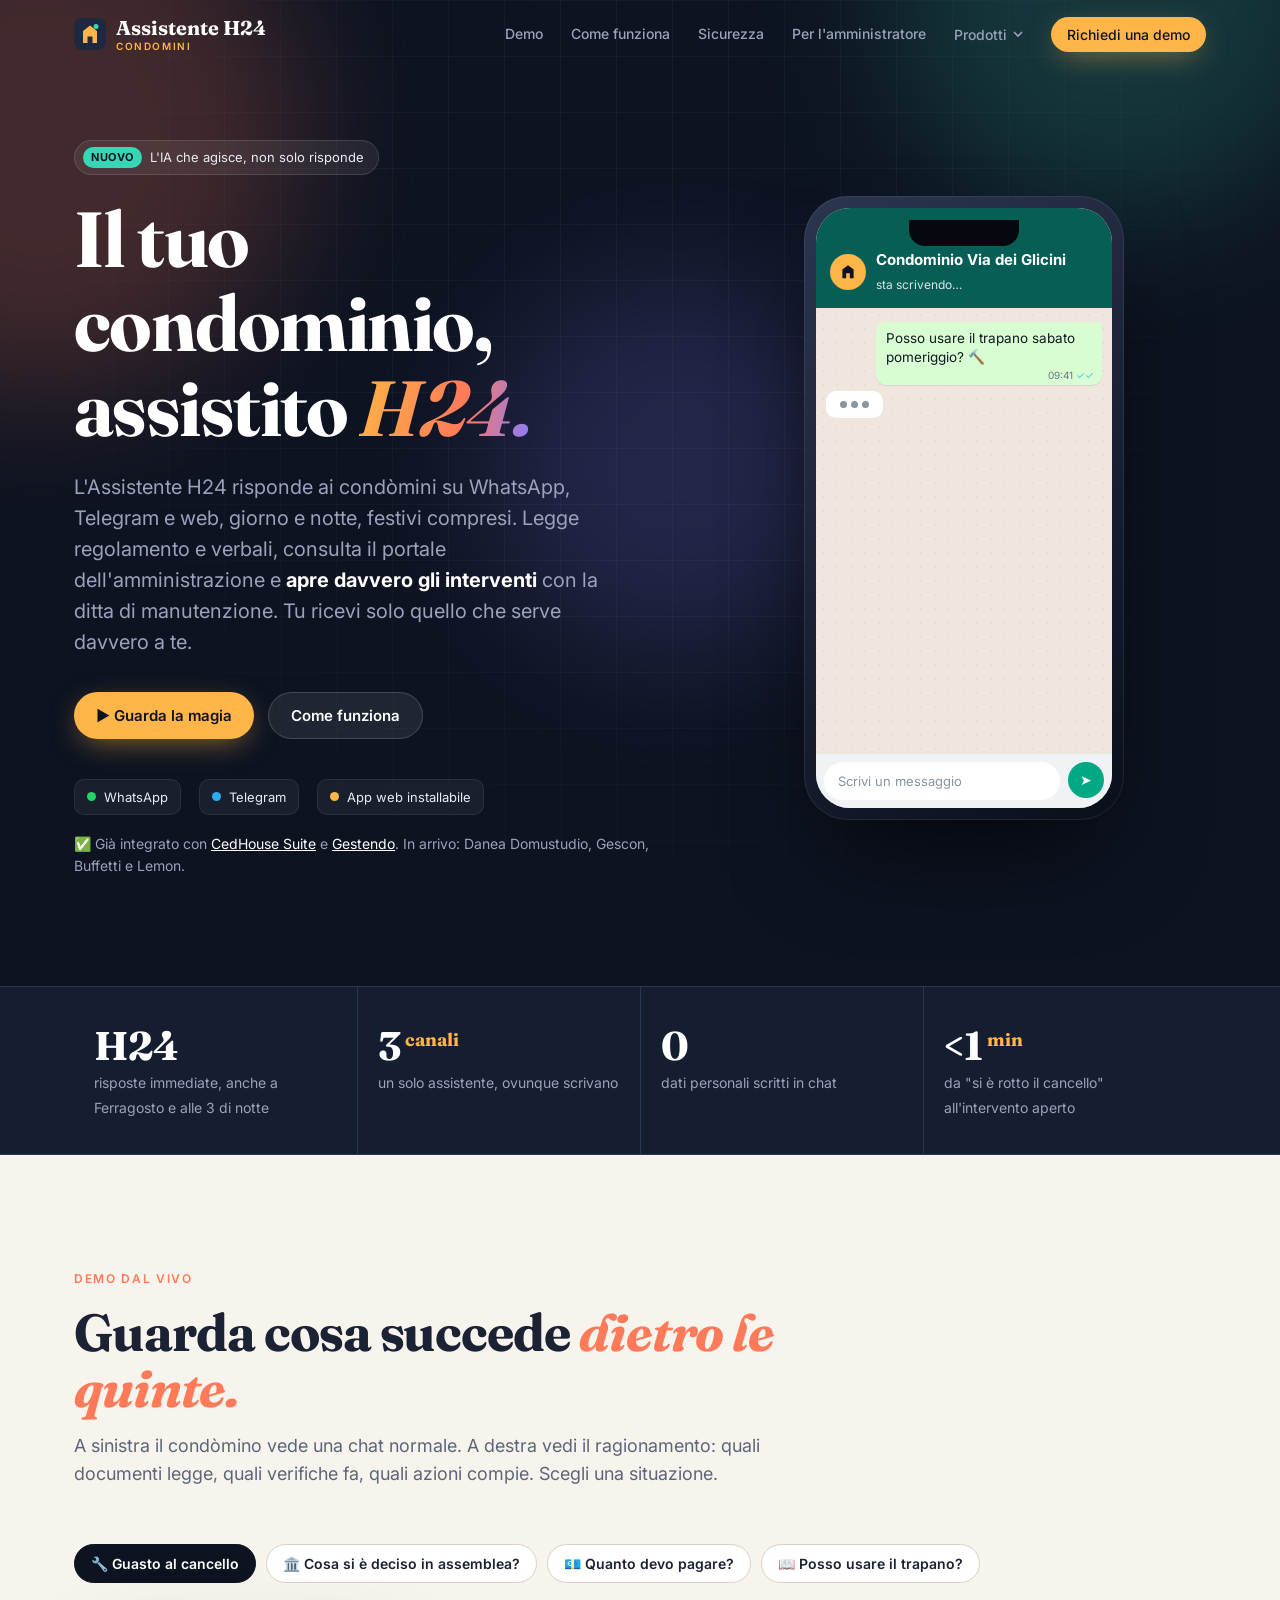
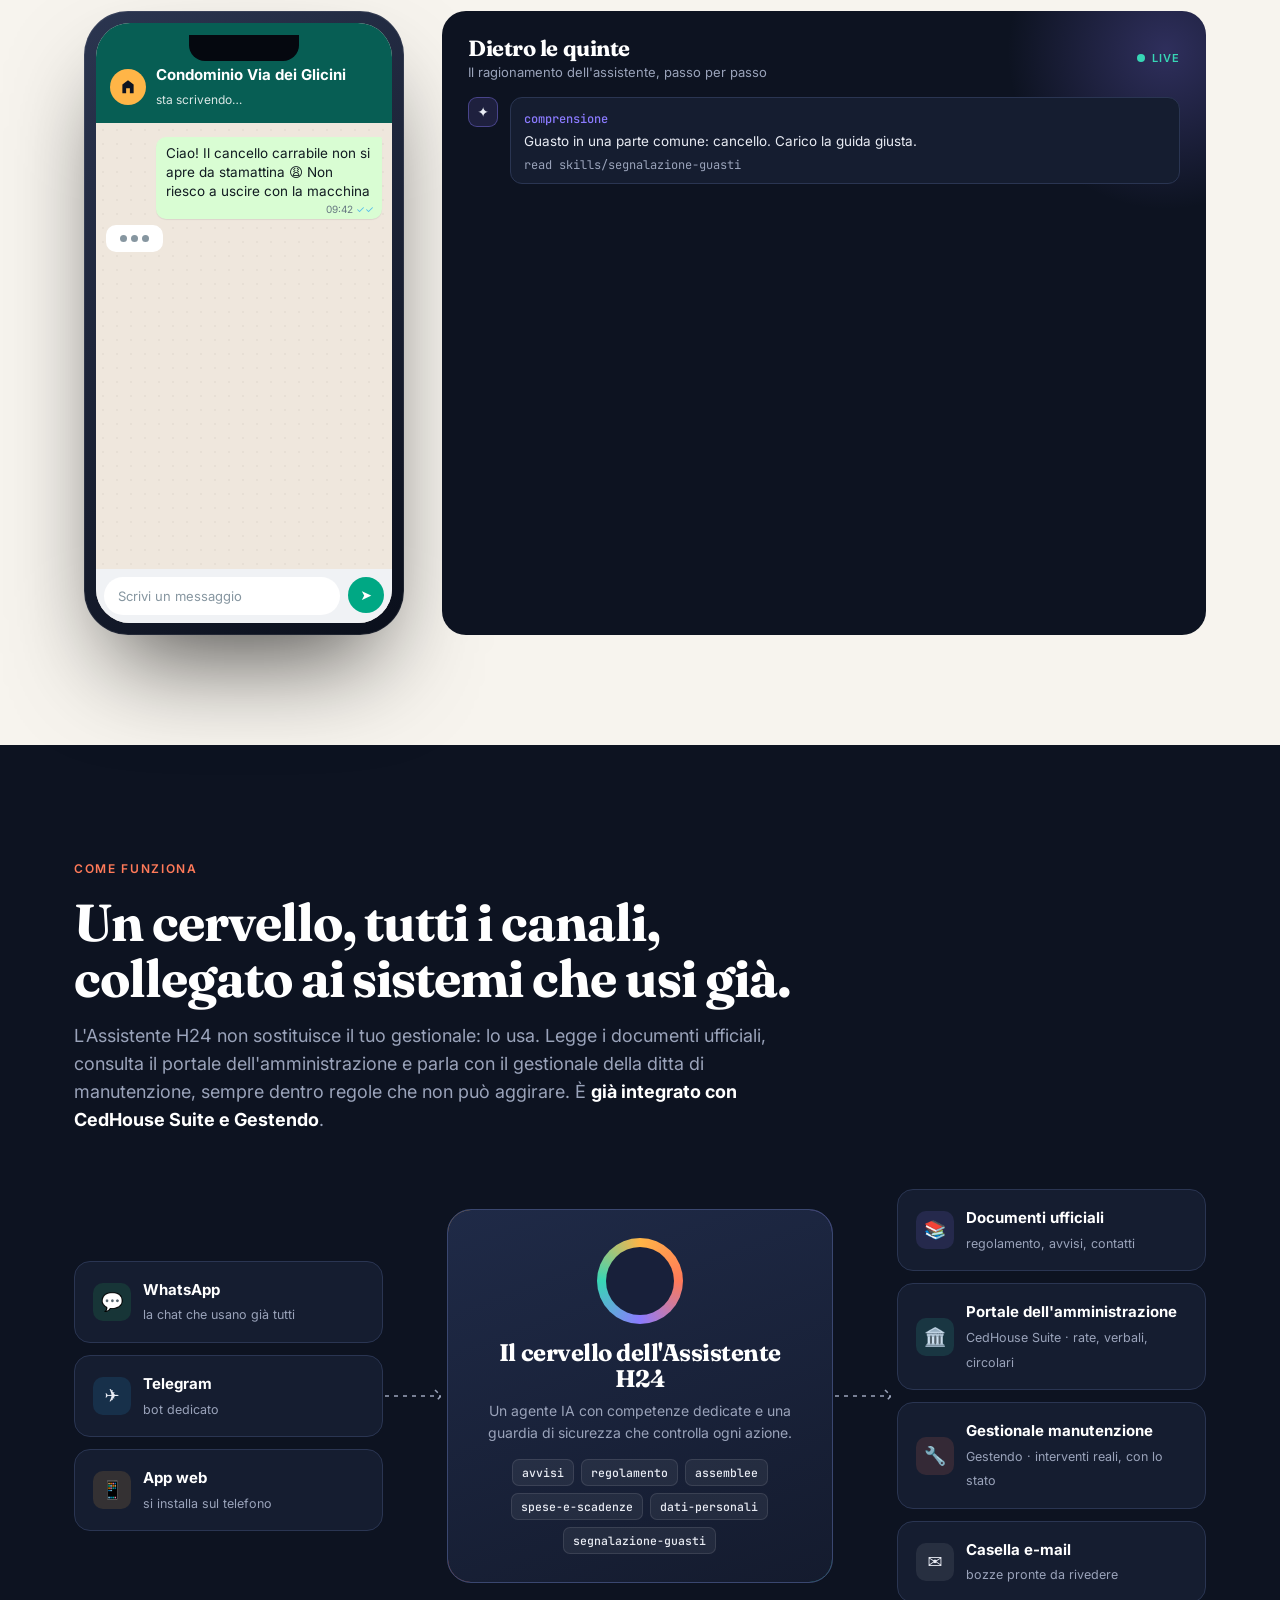
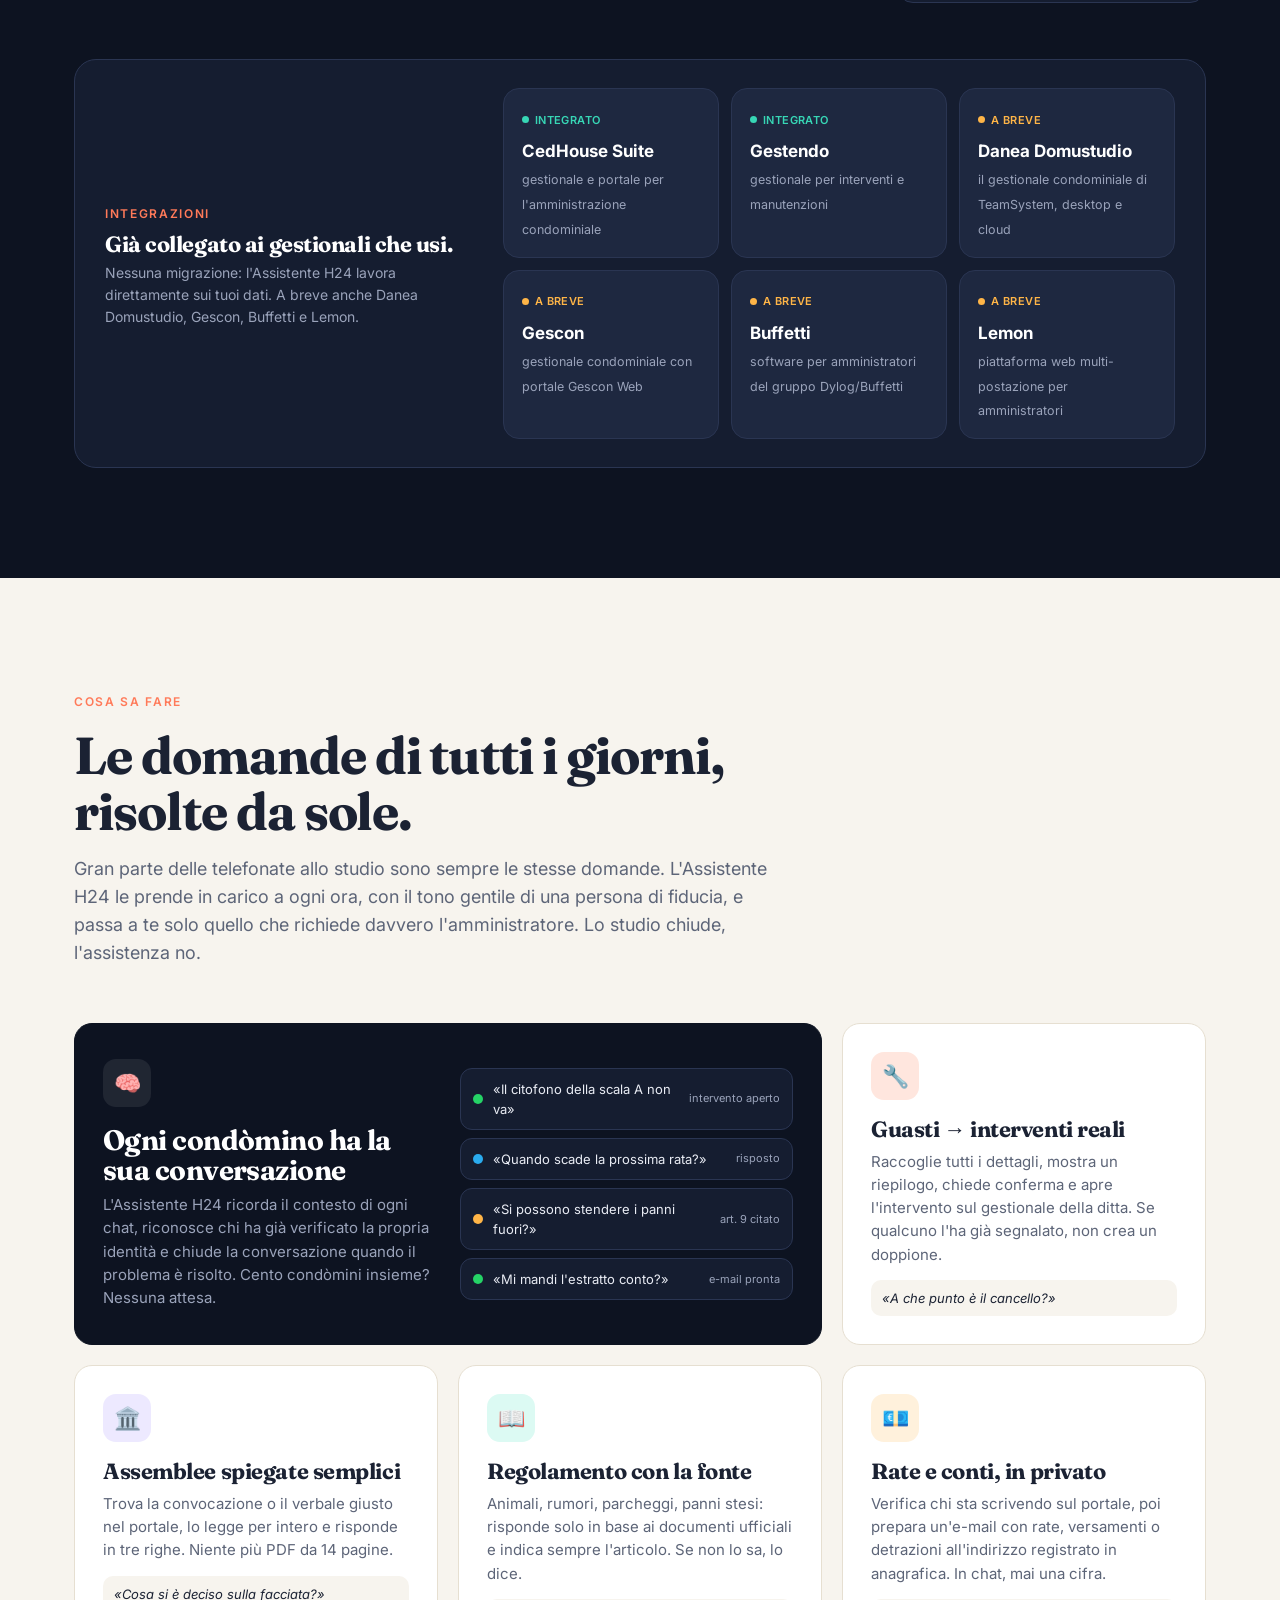
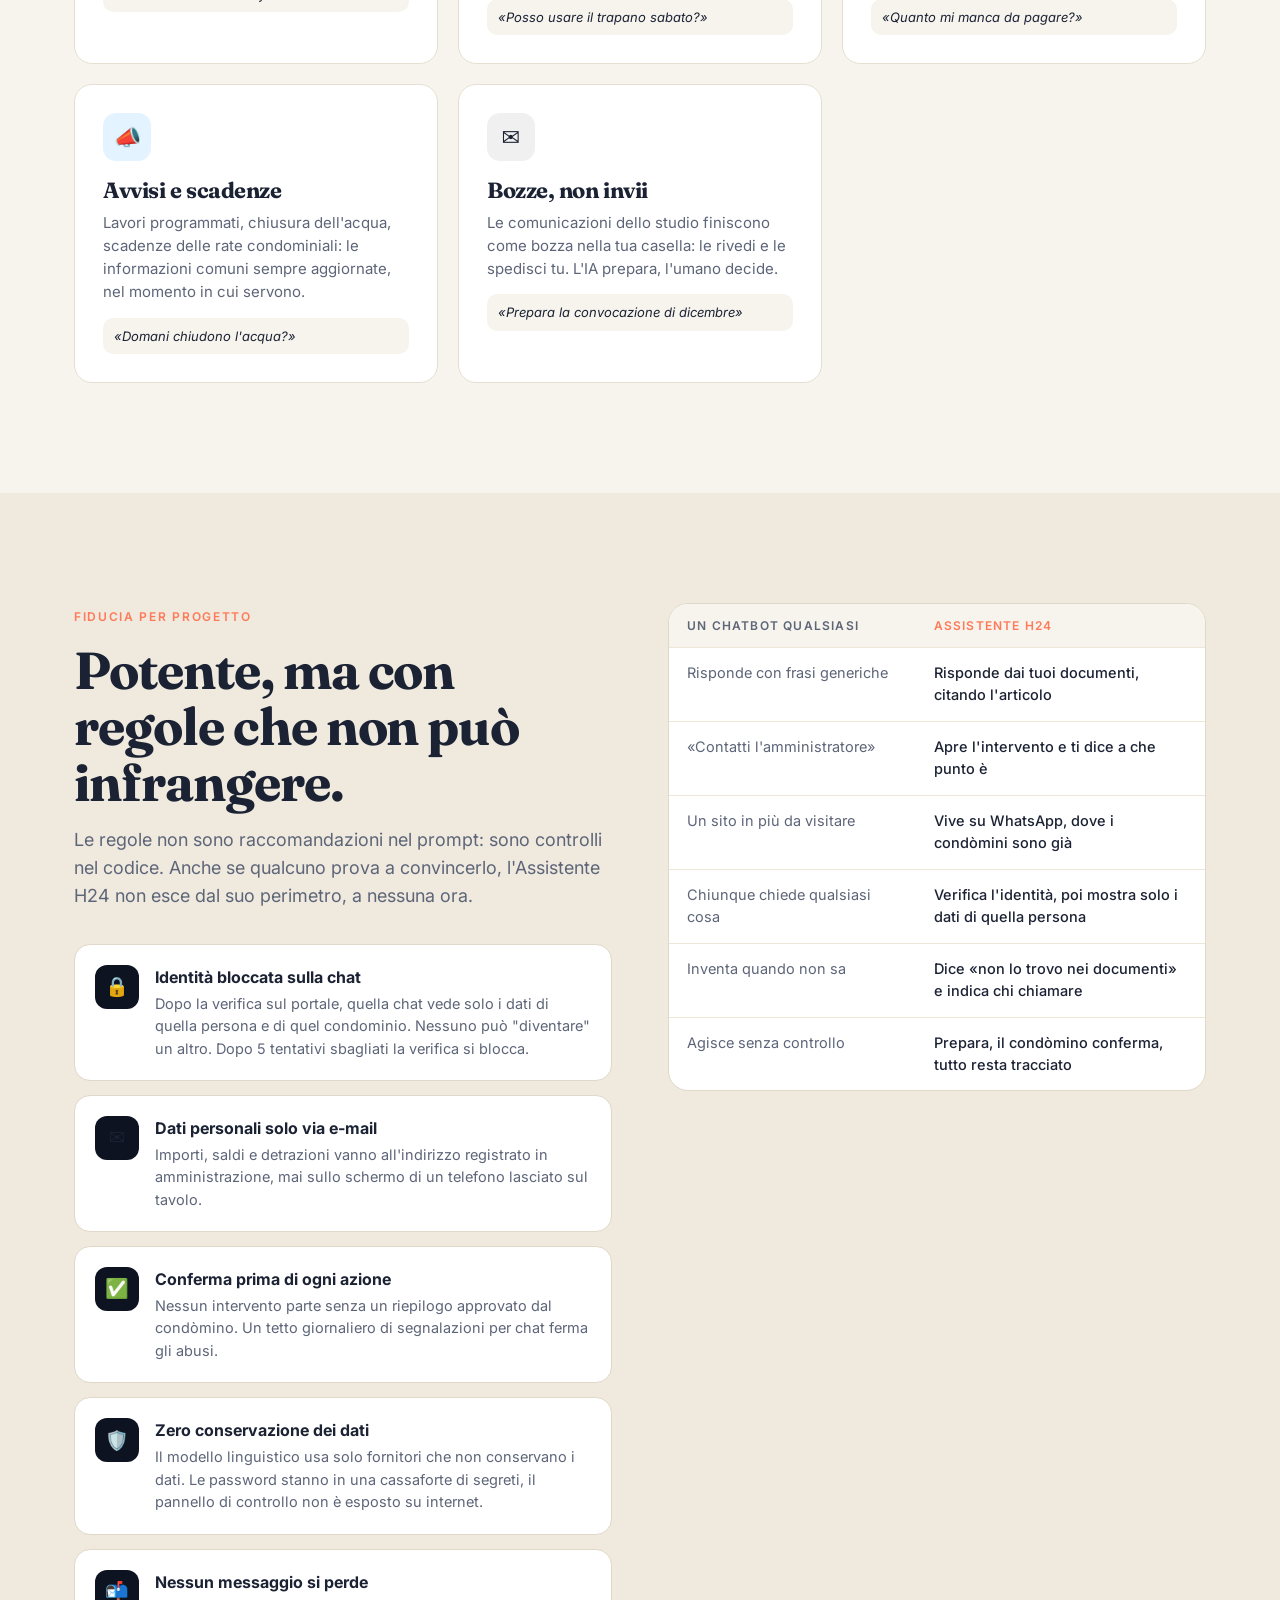
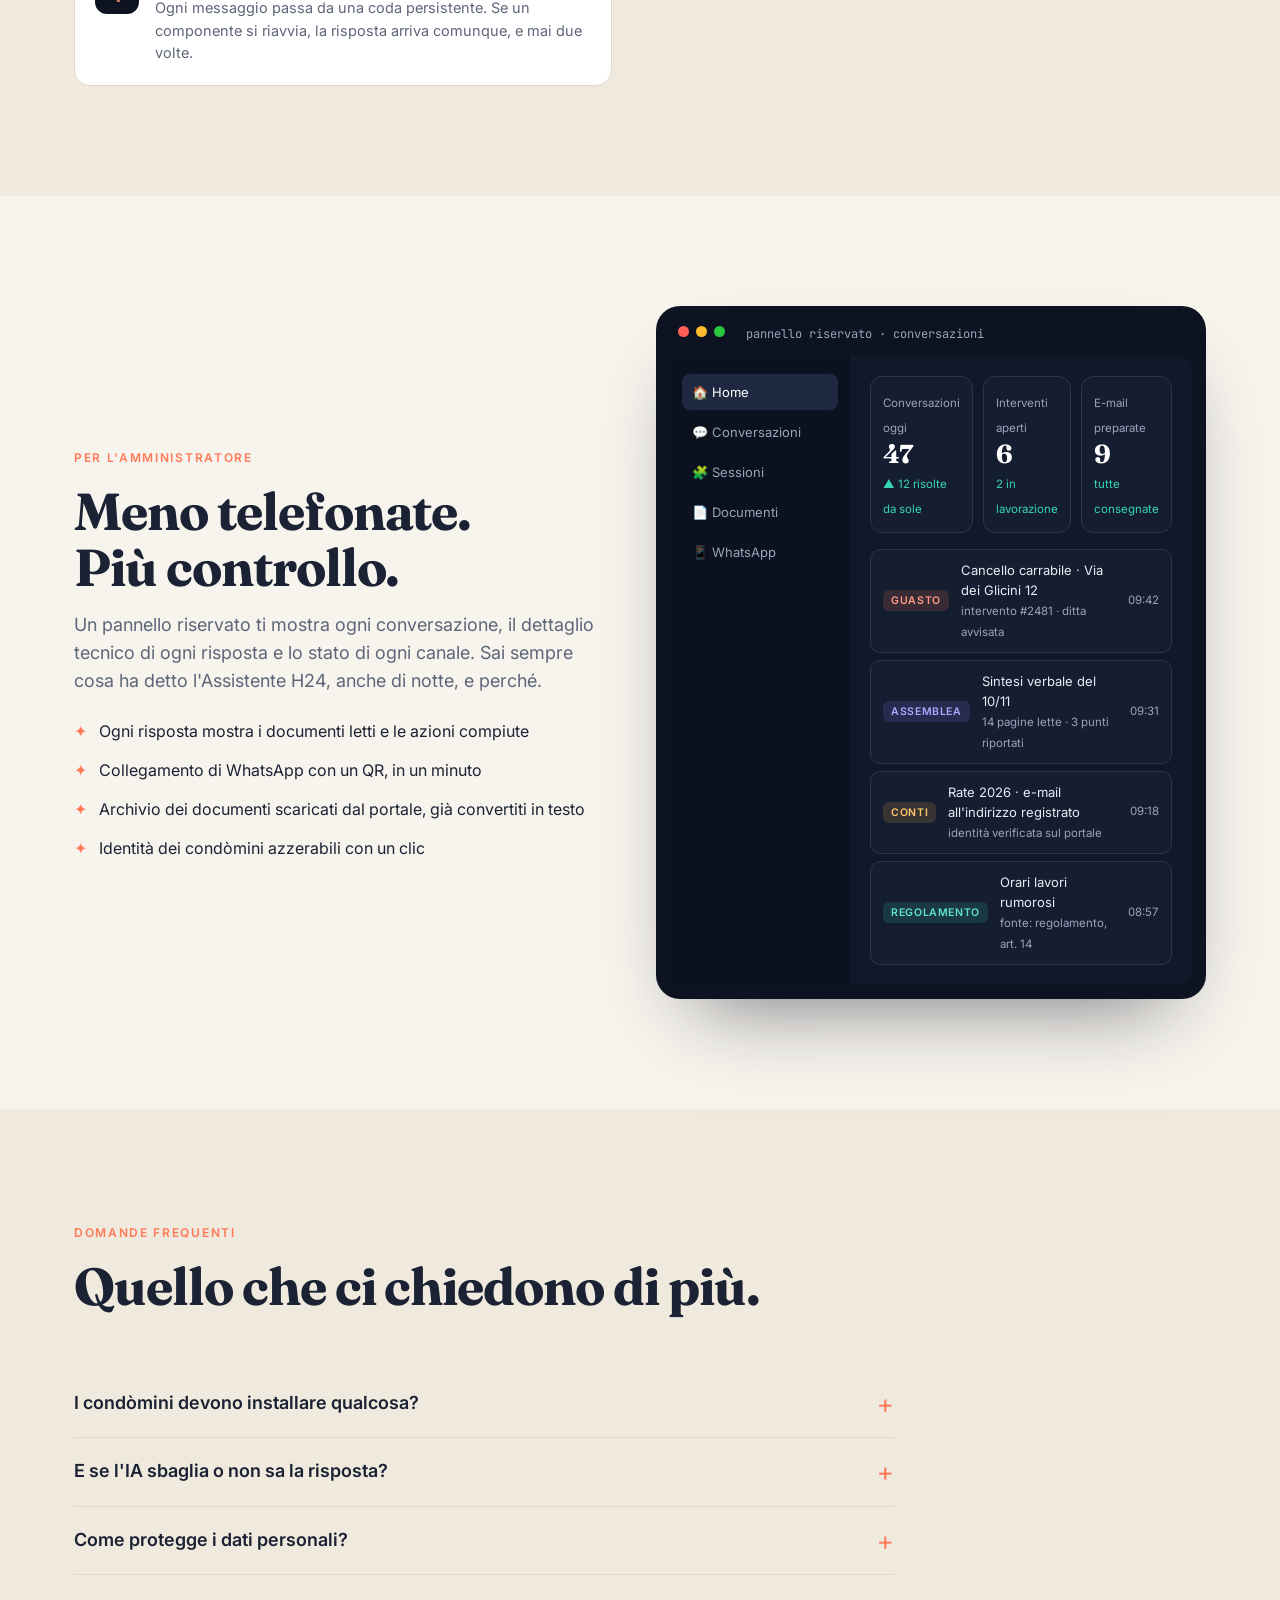
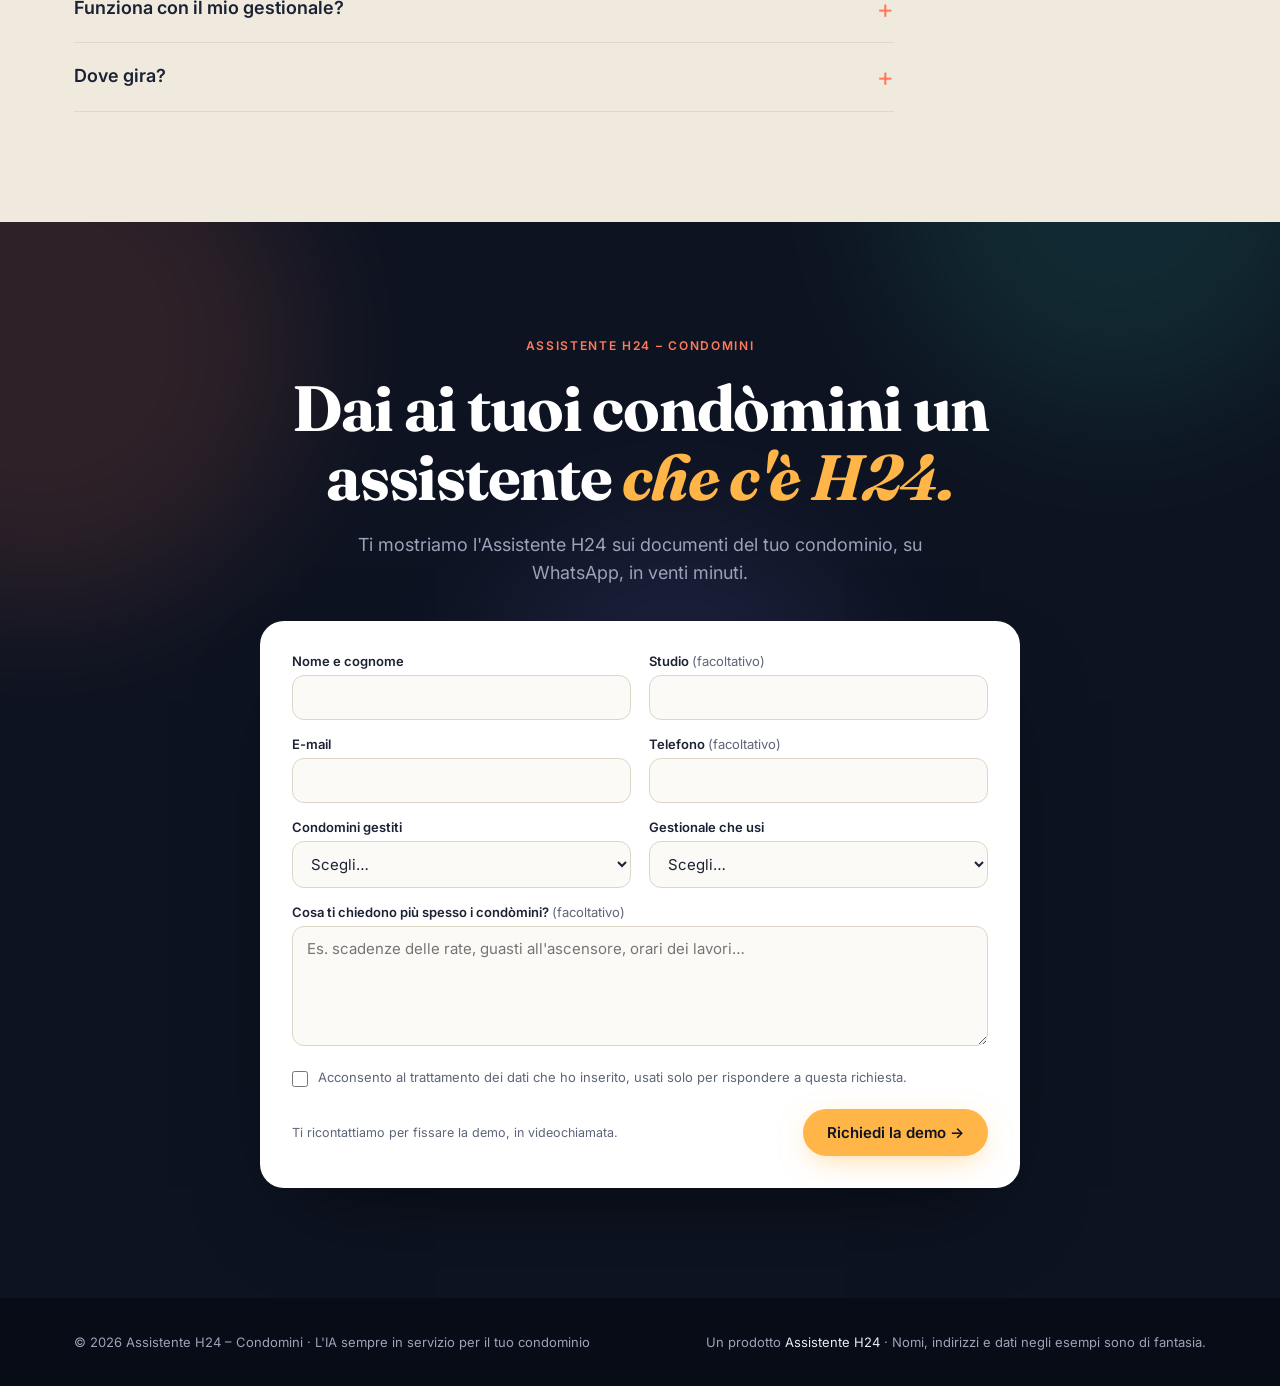
==== condomini/index.html @ 648f67de "Sito Assistente H24: landing di piattaforma, prodotti e connettori MCP - Nuova landing della piattaf" ====
<!doctype html>
<html lang="it">
<head>
<meta charset="utf-8">
<meta name="viewport" content="width=device-width, initial-scale=1">
<script src="../assets/config.js"></script>
<title>Assistente H24 – Condomini · l'IA che non stacca mai</title>
<meta name="description" content="Assistente H24 – Condomini è l'assistente IA che risponde ai condòmini su WhatsApp, Telegram e web, 24 ore su 24, 7 giorni su 7: legge i documenti, consulta il portale dell'amministrazione e apre davvero gli interventi di manutenzione.">
<meta property="og:title" content="Assistente H24 – Condomini · l'IA che non stacca mai">
<meta property="og:description" content="Non un chatbot: un collega sempre in servizio. Risponde, verifica, agisce, H24. Su WhatsApp, Telegram e web.">
<link rel="canonical" href="https://assistenteh24.com/condomini/">
<meta property="og:type" content="website">
<meta property="og:url" content="https://assistenteh24.com/condomini/">
<meta name="theme-color" content="#0d1321">
<link rel="icon" href="data:image/svg+xml,%3Csvg xmlns='http://www.w3.org/2000/svg' viewBox='0 0 64 64'%3E%3Crect width='64' height='64' rx='16' fill='%230d1321'/%3E%3Cpath d='M18 50V26l14-11 14 11v24H37V37H27v13z' fill='%23ffb547'/%3E%3Ccircle cx='44' cy='17' r='5' fill='%2337d6b5'/%3E%3C/svg%3E">
<link rel="preconnect" href="https://fonts.googleapis.com">
<link rel="preconnect" href="https://fonts.gstatic.com" crossorigin>
<link href="https://fonts.googleapis.com/css2?family=Fraunces:opsz,wght@9..144,500;9..144,700&family=Inter:wght@400;500;600;700&family=JetBrains+Mono:wght@400;500&display=swap" rel="stylesheet">
<link rel="stylesheet" href="../assets/shared.css">
<style>
:root{
  --ink:#0d1321; --ink-2:#151d30; --ink-3:#1e2840; --line:#2a3552;
  --paper:#f7f4ee; --paper-2:#efe9de; --text:#1b2233; --muted:#5d6578;
  --on-ink:#e9ecf4; --on-ink-muted:#9aa3ba;
  --amber:#ffb547; --coral:#ff7a59; --teal:#37d6b5; --violet:#8b7bff;
  --bubble-in:#ffffff; --bubble-out:#d9fdd3; --chat-bg:#efe7dd;
  --radius:18px; --max:1180px;
}
*{box-sizing:border-box;margin:0;padding:0}
html{scroll-behavior:smooth}
body{font-family:Inter,system-ui,sans-serif;background:var(--paper);color:var(--text);line-height:1.55;-webkit-font-smoothing:antialiased;overflow-x:hidden}
a{color:inherit}
h1,h2,h3{font-family:Fraunces,Georgia,serif;font-weight:700;line-height:1.08;letter-spacing:-.02em}
.wrap{max-width:var(--max);margin:0 auto;padding:0 24px}
@media (max-width:600px){.wrap{padding:0 16px}}
.eyebrow{font:600 12px/1 Inter;letter-spacing:.14em;text-transform:uppercase;color:var(--coral)}
.mono{font-family:"JetBrains Mono",monospace}

/* NAV */
nav{position:fixed;inset:0 0 auto 0;z-index:50;transition:background .3s,backdrop-filter .3s}
nav.scrolled{background:rgba(13,19,33,.82);backdrop-filter:blur(14px);border-bottom:1px solid rgba(255,255,255,.06)}
nav .wrap{display:flex;align-items:center;justify-content:space-between;height:68px}
.logo{display:flex;align-items:center;gap:10px;color:#fff;text-decoration:none;font:700 20px Fraunces,serif}
.logo svg{width:32px;height:32px;flex:none}
.logo span{display:flex;flex-direction:column;line-height:1.05}
.logo small{font:600 10px/1 Inter;letter-spacing:.16em;text-transform:uppercase;color:var(--amber);margin-top:3px}
@media (max-width:420px){.logo{font-size:17px}.navlinks .btn{padding:8px 12px;font-size:13px}}
.navlinks{display:flex;gap:28px;align-items:center}
.navlinks > a{color:var(--on-ink-muted);text-decoration:none;font-size:14px;font-weight:500}
.navlinks > a:hover{color:#fff}
.btn{display:inline-flex;align-items:center;gap:8px;border:0;cursor:pointer;border-radius:999px;font:600 15px Inter;padding:13px 22px;text-decoration:none;transition:transform .15s,box-shadow .2s,background .2s}
.btn:hover{transform:translateY(-1px)}
.btn-primary{background:var(--amber);color:var(--ink);box-shadow:0 8px 30px -8px rgba(255,181,71,.6)}
.btn-ghost{background:rgba(255,255,255,.08);color:#fff;border:1px solid rgba(255,255,255,.16)}
.navlinks .btn{padding:9px 16px;font-size:14px;color:var(--ink)}
@media (max-width:820px){.navlinks > a:not(.btn){display:none}.navlinks{gap:16px}}

/* HERO */
.hero{background:var(--ink);color:var(--on-ink);position:relative;overflow:hidden;padding:140px 0 110px}
.aurora{position:absolute;inset:-20% -10% auto -10%;height:120%;pointer-events:none;filter:blur(70px);opacity:.55}
.aurora span{position:absolute;border-radius:50%;animation:float 18s ease-in-out infinite}
.aurora span:nth-child(1){width:520px;height:520px;background:#ff7a5966;left:-6%;top:6%}
.aurora span:nth-child(2){width:460px;height:460px;background:#37d6b555;right:4%;top:-4%;animation-delay:-6s}
.aurora span:nth-child(3){width:380px;height:380px;background:#8b7bff55;left:40%;top:40%;animation-delay:-12s}
@keyframes float{0%,100%{transform:translate(0,0) scale(1)}50%{transform:translate(40px,-30px) scale(1.08)}}
.grid-bg{position:absolute;inset:0;background-image:linear-gradient(rgba(255,255,255,.035) 1px,transparent 1px),linear-gradient(90deg,rgba(255,255,255,.035) 1px,transparent 1px);background-size:56px 56px;mask-image:radial-gradient(ellipse at 50% 30%,#000 30%,transparent 75%)}
.hero .wrap{position:relative;display:grid;grid-template-columns:1.1fr .9fr;gap:56px;align-items:center}
@media (max-width:960px){.hero .wrap{grid-template-columns:1fr}.hero{padding:120px 0 80px}}
.pill{display:inline-flex;align-items:center;gap:8px;padding:6px 14px 6px 8px;border-radius:999px;background:rgba(255,255,255,.07);border:1px solid rgba(255,255,255,.12);font-size:13px;color:var(--on-ink)}
.pill b{background:var(--teal);color:var(--ink);border-radius:999px;padding:2px 8px;font-size:11px;letter-spacing:.05em}
.hero h1{font-size:clamp(42px,6.4vw,78px);margin:22px 0 22px;color:#fff}
.hero h1 em{font-style:italic;background:linear-gradient(100deg,var(--amber),var(--coral) 60%,var(--violet));-webkit-background-clip:text;background-clip:text;color:transparent}
.hero p.lead{font-size:clamp(17px,2vw,20px);color:var(--on-ink-muted);max-width:560px}
.hero .ctas{display:flex;gap:14px;margin-top:34px;flex-wrap:wrap}
.channels{display:flex;gap:18px;margin-top:40px;align-items:center;flex-wrap:wrap;color:var(--on-ink-muted);font-size:13px}
.chan{display:flex;align-items:center;gap:8px;padding:7px 12px;border-radius:10px;background:rgba(255,255,255,.05);border:1px solid rgba(255,255,255,.08);color:var(--on-ink)}
.chan i{width:9px;height:9px;border-radius:50%;display:inline-block}

/* PHONE */
.phone{width:320px;max-width:100%;margin:0 auto;border-radius:44px;padding:12px;background:linear-gradient(145deg,#2b3550,#0a0f1b);box-shadow:0 50px 100px -30px rgba(0,0,0,.7),0 0 0 1px rgba(255,255,255,.08) inset;position:relative}
.phone .screen{border-radius:34px;overflow:hidden;background:var(--chat-bg);height:600px;display:flex;flex-direction:column;position:relative}
.phone .notch{position:absolute;top:12px;left:50%;transform:translateX(-50%);width:110px;height:26px;background:#05080f;border-radius:0 0 16px 16px;z-index:3}
.chat-head{background:#075e54;color:#fff;padding:40px 14px 12px;display:flex;align-items:center;gap:10px;flex-shrink:0}
.chat-head .av{width:36px;height:36px;border-radius:50%;background:var(--amber);display:grid;place-items:center;flex-shrink:0}
.chat-head .av svg{width:20px;height:20px}
.chat-head b{display:block;font-size:15px}
.chat-head small{font-size:12px;opacity:.85}
.chat-body{flex:1;overflow-y:auto;padding:14px 10px;display:flex;flex-direction:column;gap:6px;scroll-behavior:smooth;background-image:radial-gradient(rgba(0,0,0,.035) 1px,transparent 1px);background-size:14px 14px;scrollbar-width:none}
.chat-body::-webkit-scrollbar{display:none}
.msg{max-width:82%;padding:7px 10px 18px;border-radius:10px;font-size:13.5px;line-height:1.42;position:relative;box-shadow:0 1px 1px rgba(0,0,0,.08);white-space:pre-line;animation:pop .28s ease-out both;color:#111b21}
.msg .t{position:absolute;right:8px;bottom:3px;font-size:10px;color:#667781}
.msg.in{background:var(--bubble-in);align-self:flex-start;border-top-left-radius:2px}
.msg.out{background:var(--bubble-out);align-self:flex-end;border-top-right-radius:2px}
.msg.out .t::after{content:" ✓✓";color:#53bdeb}
@keyframes pop{from{opacity:0;transform:translateY(8px) scale(.97)}to{opacity:1;transform:none}}
.typing{align-self:flex-start;background:#fff;border-radius:10px;padding:10px 14px;display:flex;gap:4px;animation:pop .2s both}
.typing i{width:7px;height:7px;border-radius:50%;background:#8696a0;animation:blink 1.2s infinite}
.typing i:nth-child(2){animation-delay:.2s}.typing i:nth-child(3){animation-delay:.4s}
@keyframes blink{0%,60%,100%{opacity:.3;transform:translateY(0)}30%{opacity:1;transform:translateY(-3px)}}
.chat-input{display:flex;gap:8px;padding:8px;background:#f0f2f5;flex-shrink:0}
.chat-input div{flex:1;background:#fff;border-radius:20px;padding:9px 14px;font-size:13px;color:#8696a0;white-space:nowrap;overflow:hidden;text-overflow:ellipsis}
.chat-input span{width:36px;height:36px;border-radius:50%;background:#00a884;display:grid;place-items:center;color:#fff;font-size:14px;flex-shrink:0}
.float-card{position:absolute;background:#fff;color:var(--text);border-radius:14px;padding:12px 14px;box-shadow:0 20px 50px -15px rgba(0,0,0,.5);font-size:12.5px;display:flex;gap:10px;align-items:center;z-index:4;opacity:0;transform:translateY(10px);transition:all .5s cubic-bezier(.2,.8,.2,1)}
.float-card.show{opacity:1;transform:none}
.float-card .ic{width:32px;height:32px;border-radius:9px;display:grid;place-items:center;font-size:16px;flex-shrink:0}
.float-card b{display:block;font-size:13px}
.float-card small{color:var(--muted)}
.fc1{left:-70px;top:150px}.fc2{right:-60px;top:330px}.fc3{left:-50px;bottom:70px}
@media (max-width:1100px){.fc1{left:-20px}.fc2{right:-10px}.fc3{left:-10px}}
@media (max-width:420px){.float-card{display:none}}
.phone-wrap{position:relative}

/* STATS */
.stats{background:var(--ink-2);color:var(--on-ink);border-top:1px solid var(--line);border-bottom:1px solid var(--line)}
.stats .wrap{display:grid;grid-template-columns:repeat(4,1fr)}
.stat{padding:34px 20px;border-left:1px solid var(--line)}
.stat:first-child{border-left:0}
.stat b{font:700 40px Fraunces,serif;color:#fff;display:block}
.stat b sup{font-size:18px;color:var(--amber)}
.stat span{color:var(--on-ink-muted);font-size:14px}
@media (max-width:760px){.stats .wrap{grid-template-columns:1fr 1fr}.stat:nth-child(3){border-left:0}.stat{border-top:1px solid var(--line)}.stat:nth-child(-n+2){border-top:0}}

section{padding:110px 0}
@media (max-width:700px){section{padding:76px 0}}
.sec-head{max-width:720px;margin-bottom:56px}
.sec-head h2{font-size:clamp(32px,4.4vw,52px);margin:14px 0 16px}
.sec-head p{font-size:18px;color:var(--muted)}

/* DEMO */
#demo{background:var(--paper)}
.tabs{display:flex;gap:10px;flex-wrap:wrap;margin-bottom:28px}
.tab{border:1px solid #d9d2c4;background:#fff;color:var(--text);border-radius:999px;padding:10px 16px;font:600 14px Inter;cursor:pointer;display:flex;align-items:center;gap:8px;transition:all .2s}
.tab:hover{border-color:var(--ink)}
.tab[aria-selected="true"]{background:var(--ink);color:#fff;border-color:var(--ink)}
.stage{display:grid;grid-template-columns:340px 1fr;gap:28px;align-items:stretch}
@media (max-width:900px){.stage{grid-template-columns:1fr}}
.backstage{background:var(--ink);color:var(--on-ink);border-radius:24px;padding:26px;display:flex;flex-direction:column;min-height:624px;position:relative;overflow:hidden}
.backstage::before{content:"";position:absolute;right:-120px;top:-120px;width:320px;height:320px;border-radius:50%;background:radial-gradient(#8b7bff44,transparent 70%)}
.bs-head{display:flex;justify-content:space-between;align-items:center;margin-bottom:18px;position:relative}
.bs-head h3{font-size:22px;color:#fff}
.bs-head small{color:var(--on-ink-muted);font-size:13px;display:block;font-family:Inter;font-weight:400;letter-spacing:0;margin-top:4px}
.live{display:flex;align-items:center;gap:7px;font:600 11px Inter;letter-spacing:.1em;color:var(--teal)}
.live i{width:8px;height:8px;border-radius:50%;background:var(--teal);box-shadow:0 0 0 0 var(--teal);animation:pulse 1.6s infinite}
@keyframes pulse{0%{box-shadow:0 0 0 0 #37d6b588}100%{box-shadow:0 0 0 10px #37d6b500}}
.timeline{flex:1;display:flex;flex-direction:column;gap:10px;position:relative}
.ev{display:grid;grid-template-columns:30px 1fr;gap:12px;animation:pop .35s both}
.ev .dot{width:30px;height:30px;border-radius:9px;display:grid;place-items:center;font-size:14px;background:var(--ink-3);border:1px solid var(--line)}
.ev.think .dot{background:#8b7bff22;border-color:#8b7bff66}
.ev.tool .dot{background:#37d6b522;border-color:#37d6b566}
.ev.guard .dot{background:#ffb54722;border-color:#ffb54766}
.ev.done .dot{background:#ff7a5922;border-color:#ff7a5966}
.ev .body{background:var(--ink-2);border:1px solid var(--line);border-radius:12px;padding:10px 13px;font-size:13.5px}
.ev .body .k{font:500 12px "JetBrains Mono",monospace;color:var(--teal)}
.ev.think .body .k{color:var(--violet)}
.ev.guard .body .k{color:var(--amber)}
.ev.done .body .k{color:var(--coral)}
.ev .body p{color:var(--on-ink);margin-top:3px}
.ev .body code{font:12px "JetBrains Mono",monospace;color:var(--on-ink-muted);display:block;margin-top:5px;white-space:pre-wrap;word-break:break-word}
.ev .spinner{display:inline-block;width:10px;height:10px;border:2px solid var(--teal);border-right-color:transparent;border-radius:50%;animation:spin .7s linear infinite;margin-left:6px;vertical-align:-1px}
@keyframes spin{to{transform:rotate(360deg)}}
.result{margin-top:16px;background:#fff;color:var(--text);border-radius:16px;padding:16px 18px;display:none;gap:14px;align-items:flex-start;animation:pop .45s both;position:relative}
.result.show{display:flex}
.result .ic{width:44px;height:44px;border-radius:12px;display:grid;place-items:center;font-size:22px;flex-shrink:0}
.result b{font-size:15px;display:block}
.result p{font-size:13.5px;color:var(--muted);margin-top:2px}
.result .meta{display:flex;gap:8px;flex-wrap:wrap;margin-top:9px}
.result .meta span{font:500 11.5px "JetBrains Mono",monospace;background:var(--paper-2);padding:3px 8px;border-radius:6px;color:var(--text)}
.replay{position:absolute;right:18px;bottom:16px;background:transparent;border:1px solid var(--line);color:var(--on-ink-muted);border-radius:999px;padding:7px 13px;font:500 12px Inter;cursor:pointer;display:none}
.replay.show{display:block}
.replay:hover{color:#fff;border-color:#fff}
.bs-empty{color:var(--on-ink-muted);font-size:14px;margin:auto;text-align:center;max-width:280px}

/* HOW */
.how{background:var(--ink);color:var(--on-ink)}
.how .sec-head p{color:var(--on-ink-muted)}
.how h2{color:#fff}
.flow{display:grid;grid-template-columns:1fr 64px 1.25fr 64px 1fr;align-items:center}
@media (max-width:900px){.flow{grid-template-columns:1fr}.flow .arrow{transform:rotate(90deg);height:50px}}
.col{display:flex;flex-direction:column;gap:12px}
.node{background:var(--ink-2);border:1px solid var(--line);border-radius:16px;padding:16px 18px;display:flex;gap:12px;align-items:center}
.node .ic{width:38px;height:38px;border-radius:10px;display:grid;place-items:center;font-size:18px;flex-shrink:0}
.node b{color:#fff;display:block;font-size:15px}
.node small{color:var(--on-ink-muted);font-size:12.5px}
.brain{border-radius:24px;padding:28px;background:linear-gradient(160deg,#1f2a47,#141b2e);border:1px solid #3a4770;position:relative;overflow:hidden;text-align:center}
.brain::after{content:"";position:absolute;inset:-1px;border-radius:24px;padding:1px;background:linear-gradient(120deg,var(--amber),var(--coral),var(--violet),var(--teal));-webkit-mask:linear-gradient(#000 0 0) content-box,linear-gradient(#000 0 0);-webkit-mask-composite:xor;mask-composite:exclude;opacity:.7}
.brain .orb{width:86px;height:86px;margin:0 auto 16px;border-radius:50%;background:conic-gradient(from 0deg,var(--amber),var(--coral),var(--violet),var(--teal),var(--amber));animation:spin 9s linear infinite;display:grid;place-items:center}
.brain .orb::before{content:"";width:68px;height:68px;border-radius:50%;background:#18203a}
.brain h3{color:#fff;font-size:24px}
.brain p{color:var(--on-ink-muted);font-size:14px;margin:8px 0 16px}
.chips{display:flex;flex-wrap:wrap;gap:7px;justify-content:center}
.chips span{font:500 11.5px "JetBrains Mono",monospace;padding:5px 9px;border-radius:7px;background:rgba(255,255,255,.06);border:1px solid rgba(255,255,255,.1);color:var(--on-ink)}
.integr{margin-top:56px;padding:28px 30px;border-radius:22px;background:var(--ink-2);border:1px solid var(--line);display:grid;grid-template-columns:1.1fr 2fr;gap:28px;align-items:center}
@media (max-width:900px){.integr{grid-template-columns:1fr;padding:24px 20px}}
.integr h3{color:#fff;font-size:22px;margin:8px 0 6px}
.integr p{color:var(--on-ink-muted);font-size:14px;margin:0}
.integr-list{display:grid;grid-template-columns:1fr 1fr 1fr;gap:12px}
@media (max-width:700px){.integr-list{grid-template-columns:1fr}}
.partner{display:block;text-decoration:none;padding:16px 18px;border-radius:16px;background:var(--ink-3);border:1px solid var(--line);transition:border-color .2s}
a.partner:hover{border-color:var(--teal)}
.partner .st{display:inline-flex;align-items:center;gap:6px;font:600 11px Inter;letter-spacing:.04em;text-transform:uppercase;color:var(--teal)}
.partner .st::before{content:"";width:7px;height:7px;border-radius:50%;background:currentColor}
.partner.soon .st{color:var(--amber)}
.partner b{display:block;color:#fff;font-size:17px;margin:8px 0 2px}
.partner small{color:var(--on-ink-muted);font-size:12.5px}
.arrow{display:flex;align-items:center;justify-content:center;height:100%}
.arrow svg{width:64px;height:24px;overflow:visible}
.arrow path{stroke:var(--on-ink-muted);stroke-width:1.5;fill:none;stroke-dasharray:4 5;animation:dash 1.2s linear infinite}
@keyframes dash{to{stroke-dashoffset:-18}}

/* FEATURES */
.feat-grid{display:grid;grid-template-columns:repeat(3,1fr);gap:20px}
@media (max-width:900px){.feat-grid{grid-template-columns:1fr 1fr}}
@media (max-width:600px){.feat-grid{grid-template-columns:1fr}}
.feat{background:#fff;border:1px solid #e6dfd1;border-radius:var(--radius);padding:28px;transition:transform .25s,box-shadow .25s}
.feat:hover{transform:translateY(-4px);box-shadow:0 24px 50px -28px rgba(13,19,33,.35)}
.feat .ic{width:48px;height:48px;border-radius:13px;display:grid;place-items:center;font-size:22px;margin-bottom:18px}
.feat h3{font-size:22px;margin-bottom:8px}
.feat p{color:var(--muted);font-size:15px}
.feat .q{margin-top:14px;font-size:13px;color:var(--text);background:var(--paper);border-radius:10px;padding:8px 11px;font-style:italic}
.feat.big{grid-column:span 2;background:var(--ink);color:var(--on-ink);border-color:var(--ink);display:grid;grid-template-columns:1fr 1fr;gap:24px;align-items:center}
.feat.big h3{color:#fff;font-size:28px}
.feat.big p{color:var(--on-ink-muted)}
@media (max-width:900px){.feat.big{grid-column:span 2;grid-template-columns:1fr}}
@media (max-width:600px){.feat.big{grid-column:span 1}}
.mini-chats{display:flex;flex-direction:column;gap:8px}
.mini{display:flex;align-items:center;gap:10px;background:var(--ink-2);border:1px solid var(--line);border-radius:12px;padding:10px 12px;font-size:13px}
.mini i{width:10px;height:10px;border-radius:50%;flex-shrink:0}
.mini span{flex:1;color:var(--on-ink)}
.mini small{color:var(--on-ink-muted);font-size:11px}

/* TRUST */
.trust{background:var(--paper-2)}
.trust-grid{display:grid;grid-template-columns:1fr 1fr;gap:56px;align-items:start}
@media (max-width:900px){.trust-grid{grid-template-columns:1fr}}
.rules{display:flex;flex-direction:column;gap:14px}
.rule{display:grid;grid-template-columns:44px 1fr;gap:16px;background:#fff;border-radius:16px;padding:20px;border:1px solid #e0d8c8}
.rule .ic{width:44px;height:44px;border-radius:12px;background:var(--ink);display:grid;place-items:center;font-size:19px}
.rule b{font-size:16px;display:block;margin-bottom:3px}
.rule p{color:var(--muted);font-size:14.5px}
.vs{background:#fff;border-radius:20px;border:1px solid #e0d8c8;overflow:hidden}
.vs table{width:100%;border-collapse:collapse;font-size:14.5px}
.vs th,.vs td{padding:14px 18px;text-align:left;border-bottom:1px solid #eee6d8;vertical-align:top}
.vs th{font:600 12px Inter;letter-spacing:.1em;text-transform:uppercase;color:var(--muted);background:var(--paper)}
.vs th:last-child{color:var(--coral)}
.vs td:first-child{color:var(--muted);width:46%}
.vs td:last-child{font-weight:500}
.vs tr:last-child td{border-bottom:0}

/* ADMIN */
.admin-mock{background:var(--ink);border-radius:24px;padding:14px;box-shadow:0 40px 80px -40px rgba(13,19,33,.6)}
.win-bar{display:flex;gap:7px;padding:6px 8px 14px}
.win-bar i{width:11px;height:11px;border-radius:50%;background:#3a4560}
.win-bar i:nth-child(1){background:#ff5f57}.win-bar i:nth-child(2){background:#febc2e}.win-bar i:nth-child(3){background:#28c840}
.win-bar span{margin-left:14px;font:12px "JetBrains Mono",monospace;color:var(--on-ink-muted)}
.admin-ui{display:grid;grid-template-columns:180px 1fr;background:#111829;border-radius:14px;overflow:hidden;min-height:380px}
@media (max-width:700px){.admin-ui{grid-template-columns:1fr}.admin-side{display:none}}
.admin-side{background:#0b111e;padding:18px 12px;display:flex;flex-direction:column;gap:4px}
.admin-side a{font-size:13px;color:var(--on-ink-muted);padding:8px 10px;border-radius:8px;text-decoration:none}
.admin-side a.on{background:var(--ink-3);color:#fff}
.admin-main{padding:20px;color:var(--on-ink)}
.kpis{display:grid;grid-template-columns:repeat(3,1fr);gap:10px;margin-bottom:16px}
.kpi{background:var(--ink-2);border:1px solid var(--line);border-radius:12px;padding:12px}
.kpi small{color:var(--on-ink-muted);font-size:11.5px}
.kpi b{display:block;font:700 26px Fraunces,serif;color:#fff}
.kpi em{font-style:normal;font-size:11.5px;color:var(--teal)}
.rows{display:flex;flex-direction:column;gap:7px}
.row{display:grid;grid-template-columns:auto 1fr auto;gap:12px;align-items:center;background:var(--ink-2);border:1px solid var(--line);border-radius:10px;padding:10px 12px;font-size:13px}
.row .tag{font:600 10.5px Inter;letter-spacing:.06em;padding:4px 8px;border-radius:6px;text-transform:uppercase}
.row small{color:var(--on-ink-muted);font-size:11.5px}
.admin-copy ul{list-style:none;display:flex;flex-direction:column;gap:14px;margin-top:24px}
.admin-copy li{display:flex;gap:12px;font-size:16px}
.admin-copy li::before{content:"✦";color:var(--coral);flex-shrink:0}

/* FAQ */
.faq{max-width:820px}
details{border-bottom:1px solid #e0d8c8;padding:22px 0}
summary{cursor:pointer;font:600 18px Inter;list-style:none;display:flex;justify-content:space-between;gap:20px}
summary::-webkit-details-marker{display:none}
summary::after{content:"+";font:400 26px Inter;line-height:.9;color:var(--coral);transition:transform .2s}
details[open] summary::after{transform:rotate(45deg)}
details p{color:var(--muted);margin-top:12px;font-size:16px;max-width:720px}

/* CTA */
.cta{background:var(--ink);color:#fff;text-align:center;position:relative;overflow:hidden}
.cta h2{font-size:clamp(36px,5.5vw,64px);max-width:860px;margin:0 auto 20px}
.cta h2 em{font-style:italic;color:var(--amber)}
.cta > .wrap > p{color:var(--on-ink-muted);font-size:18px;max-width:600px;margin:0 auto 34px}
footer{background:#080c16;color:var(--on-ink-muted);padding:34px 0;font-size:13px}
footer .wrap{display:flex;justify-content:space-between;gap:20px;flex-wrap:wrap}

.reveal{opacity:0;transform:translateY(24px);transition:opacity .8s ease,transform .8s ease}
.reveal.in{opacity:1;transform:none}
@media (prefers-reduced-motion:reduce){
  *,*::before,*::after{animation-duration:.01ms!important;animation-iteration-count:1!important;transition-duration:.01ms!important}
  .reveal{opacity:1;transform:none}
}
</style>
</head>
<body>

<nav id="nav">
  <div class="wrap">
    <a href="./" class="logo" aria-label="Assistente H24 – Condomini">
      <svg viewBox="0 0 64 64" aria-hidden="true"><rect width="64" height="64" rx="16" fill="#1e2840"/><path d="M18 50V26l14-11 14 11v24H37V37H27v13z" fill="#ffb547"/><circle cx="44" cy="17" r="5" fill="#37d6b5"/></svg>
      <span>Assistente H24<small>Condomini</small></span>
    </a>
    <div class="navlinks">
      <a href="#demo">Demo</a>
      <a href="#come-funziona">Come funziona</a>
      <a href="#fiducia">Sicurezza</a>
      <a href="#amministratore">Per l'amministratore</a>
      <div class="dd">
        <button class="dd-btn" aria-expanded="false" aria-controls="dd-prodotti">Prodotti <svg viewBox="0 0 10 10" aria-hidden="true"><path d="M1 3l4 4 4-4" fill="none" stroke="currentColor" stroke-width="1.6"/></svg></button>
        <div class="dd-panel" id="dd-prodotti">
          <div class="dd-title">Prodotti Assistente H24</div>
          <a class="dd-item" href="./"><span class="di">🏢</span><span><b>Condomini <span class="tag">Disponibile</span></b><small>Stai guardando questo prodotto</small></span></a>
          <div class="dd-item soon"><span class="di">📁</span><span><b>Studi professionali <span class="tag">In arrivo</span></b><small>Scadenze, documenti e domande dei clienti</small></span></div>
          <div class="dd-item soon"><span class="di">🛠️</span><span><b>Assistenza tecnica <span class="tag">In arrivo</span></b><small>Richieste, interventi e ricambi</small></span></div>
          <div data-feature="mcp">
            <div class="dd-title dd-sep">Connettori MCP</div>
            <a class="dd-item" href="../mcp/#cedhouse"><span class="di">🔌</span><span><b>MCP per CedHouse Suite <span class="tag soon">In arrivo</span></b><small>Rate, documenti e regolamento nel tuo assistente AI</small></span></a>
            <a class="dd-item" href="../mcp/#gestendo"><span class="di">🔧</span><span><b>MCP per Gestendo <span class="tag soon">In arrivo</span></b><small>Apri e segui gli interventi di manutenzione a parole</small></span></a>
          </div>
          <a class="dd-item" href="../"><span class="di">✦</span><span><b>La piattaforma Assistente H24</b><small>Agenti AI che imparano come lavori, per ogni settore</small></span></a>
        </div>
      </div>
      <a href="#contatti" class="btn btn-primary">Richiedi una demo</a>
    </div>
  </div>
</nav>

<header class="hero">
  <div class="aurora" aria-hidden="true"><span></span><span></span><span></span></div>
  <div class="grid-bg" aria-hidden="true"></div>
  <div class="wrap">
    <div>
      <span class="pill"><b>NUOVO</b> L'IA che agisce, non solo risponde</span>
      <h1>Il tuo condominio, assistito <em>H24.</em></h1>
      <p class="lead">L'Assistente H24 risponde ai condòmini su WhatsApp, Telegram e web, giorno e notte, festivi compresi. Legge regolamento e verbali, consulta il portale dell'amministrazione e <strong style="color:#fff">apre davvero gli interventi</strong> con la ditta di manutenzione. Tu ricevi solo quello che serve davvero a te.</p>
      <div class="ctas">
        <a href="#demo" class="btn btn-primary">▶ Guarda la magia</a>
        <a href="#come-funziona" class="btn btn-ghost">Come funziona</a>
      </div>
      <div class="channels">
        <span class="chan"><i style="background:#25d366"></i>WhatsApp</span>
        <span class="chan"><i style="background:#2aabee"></i>Telegram</span>
        <span class="chan"><i style="background:var(--amber)"></i>App web installabile</span>
      </div>
      <p style="margin-top:18px;font-size:14px;color:var(--on-ink-muted)">✅ Già integrato con <a href="https://www.cedhousesuite.com/" target="_blank" rel="noopener" style="color:#fff">CedHouse Suite</a> e <a href="https://www.gestendo.it/" target="_blank" rel="noopener" style="color:#fff">Gestendo</a>. In arrivo: Danea Domustudio, Gescon, Buffetti e Lemon.</p>
    </div>
    <div class="phone-wrap">
      <div class="phone" aria-label="Esempio di conversazione su WhatsApp">
        <div class="screen">
          <div class="notch"></div>
          <div class="chat-head">
            <div class="av"><svg viewBox="0 0 64 64"><path d="M14 52V24l18-14 18 14v28H38V36H26v16z" fill="#0d1321"/></svg></div>
            <div><b>Condominio Via dei Glicini</b><small id="hero-status">online</small></div>
          </div>
          <div class="chat-body" id="hero-chat"></div>
          <div class="chat-input"><div>Scrivi un messaggio</div><span>➤</span></div>
        </div>
      </div>
      <div class="float-card fc1" id="fc1"><div class="ic" style="background:#ede9ff">📄</div><div><b>Regolamento, art. 14</b><small>fonte citata nella risposta</small></div></div>
      <div class="float-card fc2" id="fc2"><div class="ic" style="background:#dcfaf3">🔧</div><div><b>Intervento #2481 creato</b><small>sul gestionale della ditta</small></div></div>
      <div class="float-card fc3" id="fc3"><div class="ic" style="background:#fff1dc">🔒</div><div><b>Identità verificata</b><small>sul portale dell'amministrazione</small></div></div>
    </div>
  </div>
</header>

<div class="stats">
  <div class="wrap">
    <div class="stat"><b>H24</b><span>risposte immediate, anche a Ferragosto e alle 3 di notte</span></div>
    <div class="stat"><b>3<sup> canali</sup></b><span>un solo assistente, ovunque scrivano</span></div>
    <div class="stat"><b>0</b><span>dati personali scritti in chat</span></div>
    <div class="stat"><b>&lt;1<sup> min</sup></b><span>da "si è rotto il cancello" all'intervento aperto</span></div>
  </div>
</div>

<section id="demo">
  <div class="wrap">
    <div class="sec-head reveal">
      <span class="eyebrow">Demo dal vivo</span>
      <h2>Guarda cosa succede <em style="font-style:italic;color:var(--coral)">dietro le quinte.</em></h2>
      <p>A sinistra il condòmino vede una chat normale. A destra vedi il ragionamento: quali documenti legge, quali verifiche fa, quali azioni compie. Scegli una situazione.</p>
    </div>
    <div class="tabs reveal" role="tablist" id="tabs"></div>
    <div class="stage reveal">
      <div class="phone">
        <div class="screen">
          <div class="notch"></div>
          <div class="chat-head">
            <div class="av"><svg viewBox="0 0 64 64"><path d="M14 52V24l18-14 18 14v28H38V36H26v16z" fill="#0d1321"/></svg></div>
            <div><b>Condominio Via dei Glicini</b><small id="demo-status">online</small></div>
          </div>
          <div class="chat-body" id="demo-chat"></div>
          <div class="chat-input"><div id="demo-input">Scrivi un messaggio</div><span>➤</span></div>
        </div>
      </div>
      <div class="backstage">
        <div class="bs-head">
          <h3>Dietro le quinte<small id="bs-sub">Il ragionamento dell'assistente, passo per passo</small></h3>
          <span class="live"><i></i>LIVE</span>
        </div>
        <div class="timeline" id="timeline"><p class="bs-empty">Scegli una situazione qui sopra per iniziare.</p></div>
        <div class="result" id="result"></div>
        <button class="replay" id="replay">↻ Rivedi</button>
      </div>
    </div>
  </div>
</section>

<section class="how" id="come-funziona">
  <div class="wrap">
    <div class="sec-head reveal">
      <span class="eyebrow">Come funziona</span>
      <h2>Un cervello, tutti i canali, collegato ai sistemi che usi già.</h2>
      <p>L'Assistente H24 non sostituisce il tuo gestionale: lo usa. Legge i documenti ufficiali, consulta il portale dell'amministrazione e parla con il gestionale della ditta di manutenzione, sempre dentro regole che non può aggirare. È <strong style="color:#fff">già integrato con CedHouse Suite e Gestendo</strong>.</p>
    </div>
    <div class="flow reveal">
      <div class="col">
        <div class="node"><div class="ic" style="background:#25d36622">💬</div><div><b>WhatsApp</b><small>la chat che usano già tutti</small></div></div>
        <div class="node"><div class="ic" style="background:#2aabee22">✈️</div><div><b>Telegram</b><small>bot dedicato</small></div></div>
        <div class="node"><div class="ic" style="background:#ffb54722">📱</div><div><b>App web</b><small>si installa sul telefono</small></div></div>
      </div>
      <div class="arrow" aria-hidden="true"><svg viewBox="0 0 64 24"><path d="M2 12h56m-6-6 6 6-6 6"/></svg></div>
      <div class="brain">
        <div class="orb" aria-hidden="true"></div>
        <h3>Il cervello dell'Assistente H24</h3>
        <p>Un agente IA con competenze dedicate e una guardia di sicurezza che controlla ogni azione.</p>
        <div class="chips">
          <span>avvisi</span><span>regolamento</span><span>assemblee</span><span>spese-e-scadenze</span><span>dati-personali</span><span>segnalazione-guasti</span>
        </div>
      </div>
      <div class="arrow" aria-hidden="true"><svg viewBox="0 0 64 24"><path d="M2 12h56m-6-6 6 6-6 6"/></svg></div>
      <div class="col">
        <div class="node"><div class="ic" style="background:#8b7bff22">📚</div><div><b>Documenti ufficiali</b><small>regolamento, avvisi, contatti</small></div></div>
        <div class="node"><div class="ic" style="background:#37d6b522">🏛️</div><div><b>Portale dell'amministrazione</b><small>CedHouse Suite · rate, verbali, circolari</small></div></div>
        <div class="node"><div class="ic" style="background:#ff7a5922">🔧</div><div><b>Gestionale manutenzione</b><small>Gestendo · interventi reali, con lo stato</small></div></div>
        <div class="node"><div class="ic" style="background:#ffffff14">✉️</div><div><b>Casella e-mail</b><small>bozze pronte da rivedere</small></div></div>
      </div>
    </div>
    <div class="integr reveal" id="integrazioni">
      <div>
        <span class="eyebrow">Integrazioni</span>
        <h3>Già collegato ai gestionali che usi.</h3>
        <p>Nessuna migrazione: l'Assistente H24 lavora direttamente sui tuoi dati. A breve anche Danea Domustudio, Gescon, Buffetti e Lemon.</p>
      </div>
      <div class="integr-list">
        <a class="partner" href="https://www.cedhousesuite.com/" target="_blank" rel="noopener"><span class="st">Integrato</span><b>CedHouse Suite</b><small>gestionale e portale per l'amministrazione condominiale</small></a>
        <a class="partner" href="https://www.gestendo.it/" target="_blank" rel="noopener"><span class="st">Integrato</span><b>Gestendo</b><small>gestionale per interventi e manutenzioni</small></a>
        <a class="partner soon" href="https://www.danea.it/software/domustudio/" target="_blank" rel="noopener"><span class="st">A breve</span><b>Danea Domustudio</b><small>il gestionale condominiale di TeamSystem, desktop e cloud</small></a>
        <a class="partner soon" href="http://www.gs-informatica.it/" target="_blank" rel="noopener"><span class="st">A breve</span><b>Gescon</b><small>gestionale condominiale con portale Gescon Web</small></a>
        <a class="partner soon" href="https://www.buffetti.it/" target="_blank" rel="noopener"><span class="st">A breve</span><b>Buffetti</b><small>software per amministratori del gruppo Dylog/Buffetti</small></a>
        <a class="partner soon" href="https://lemongest.it/" target="_blank" rel="noopener"><span class="st">A breve</span><b>Lemon</b><small>piattaforma web multi-postazione per amministratori</small></a>
      </div>
    </div>
  </div>
</section>

<section id="funzioni">
  <div class="wrap">
    <div class="sec-head reveal">
      <span class="eyebrow">Cosa sa fare</span>
      <h2>Le domande di tutti i giorni, risolte da sole.</h2>
      <p>Gran parte delle telefonate allo studio sono sempre le stesse domande. L'Assistente H24 le prende in carico a ogni ora, con il tono gentile di una persona di fiducia, e passa a te solo quello che richiede davvero l'amministratore. Lo studio chiude, l'assistenza no.</p>
    </div>
    <div class="feat-grid">
      <div class="feat big reveal">
        <div>
          <div class="ic" style="background:#ffffff14">🧠</div>
          <h3>Ogni condòmino ha la sua conversazione</h3>
          <p>L'Assistente H24 ricorda il contesto di ogni chat, riconosce chi ha già verificato la propria identità e chiude la conversazione quando il problema è risolto. Cento condòmini insieme? Nessuna attesa.</p>
        </div>
        <div class="mini-chats">
          <div class="mini"><i style="background:#25d366"></i><span>«Il citofono della scala A non va»</span><small>intervento aperto</small></div>
          <div class="mini"><i style="background:#2aabee"></i><span>«Quando scade la prossima rata?»</span><small>risposto</small></div>
          <div class="mini"><i style="background:var(--amber)"></i><span>«Si possono stendere i panni fuori?»</span><small>art. 9 citato</small></div>
          <div class="mini"><i style="background:#25d366"></i><span>«Mi mandi l'estratto conto?»</span><small>e-mail pronta</small></div>
        </div>
      </div>
      <div class="feat reveal">
        <div class="ic" style="background:#ffe6de">🔧</div>
        <h3>Guasti → interventi reali</h3>
        <p>Raccoglie tutti i dettagli, mostra un riepilogo, chiede conferma e apre l'intervento sul gestionale della ditta. Se qualcuno l'ha già segnalato, non crea un doppione.</p>
        <div class="q">«A che punto è il cancello?»</div>
      </div>
      <div class="feat reveal">
        <div class="ic" style="background:#ede9ff">🏛️</div>
        <h3>Assemblee spiegate semplici</h3>
        <p>Trova la convocazione o il verbale giusto nel portale, lo legge per intero e risponde in tre righe. Niente più PDF da 14 pagine.</p>
        <div class="q">«Cosa si è deciso sulla facciata?»</div>
      </div>
      <div class="feat reveal">
        <div class="ic" style="background:#dcfaf3">📖</div>
        <h3>Regolamento con la fonte</h3>
        <p>Animali, rumori, parcheggi, panni stesi: risponde solo in base ai documenti ufficiali e indica sempre l'articolo. Se non lo sa, lo dice.</p>
        <div class="q">«Posso usare il trapano sabato?»</div>
      </div>
      <div class="feat reveal">
        <div class="ic" style="background:#fff1dc">💶</div>
        <h3>Rate e conti, in privato</h3>
        <p>Verifica chi sta scrivendo sul portale, poi prepara un'e-mail con rate, versamenti o detrazioni all'indirizzo registrato in anagrafica. In chat, mai una cifra.</p>
        <div class="q">«Quanto mi manca da pagare?»</div>
      </div>
      <div class="feat reveal">
        <div class="ic" style="background:#e3f3ff">📣</div>
        <h3>Avvisi e scadenze</h3>
        <p>Lavori programmati, chiusura dell'acqua, scadenze delle rate condominiali: le informazioni comuni sempre aggiornate, nel momento in cui servono.</p>
        <div class="q">«Domani chiudono l'acqua?»</div>
      </div>
      <div class="feat reveal">
        <div class="ic" style="background:#f0f0f0">✉️</div>
        <h3>Bozze, non invii</h3>
        <p>Le comunicazioni dello studio finiscono come bozza nella tua casella: le rivedi e le spedisci tu. L'IA prepara, l'umano decide.</p>
        <div class="q">«Prepara la convocazione di dicembre»</div>
      </div>
    </div>
  </div>
</section>

<section class="trust" id="fiducia">
  <div class="wrap trust-grid">
    <div>
      <div class="sec-head reveal" style="margin-bottom:34px">
        <span class="eyebrow">Fiducia per progetto</span>
        <h2>Potente, ma con regole che non può infrangere.</h2>
        <p>Le regole non sono raccomandazioni nel prompt: sono controlli nel codice. Anche se qualcuno prova a convincerlo, l'Assistente H24 non esce dal suo perimetro, a nessuna ora.</p>
      </div>
      <div class="rules">
        <div class="rule reveal"><div class="ic">🔒</div><div><b>Identità bloccata sulla chat</b><p>Dopo la verifica sul portale, quella chat vede solo i dati di quella persona e di quel condominio. Nessuno può "diventare" un altro. Dopo 5 tentativi sbagliati la verifica si blocca.</p></div></div>
        <div class="rule reveal"><div class="ic">✉️</div><div><b>Dati personali solo via e-mail</b><p>Importi, saldi e detrazioni vanno all'indirizzo registrato in amministrazione, mai sullo schermo di un telefono lasciato sul tavolo.</p></div></div>
        <div class="rule reveal"><div class="ic">✅</div><div><b>Conferma prima di ogni azione</b><p>Nessun intervento parte senza un riepilogo approvato dal condòmino. Un tetto giornaliero di segnalazioni per chat ferma gli abusi.</p></div></div>
        <div class="rule reveal"><div class="ic">🛡️</div><div><b>Zero conservazione dei dati</b><p>Il modello linguistico usa solo fornitori che non conservano i dati. Le password stanno in una cassaforte di segreti, il pannello di controllo non è esposto su internet.</p></div></div>
        <div class="rule reveal"><div class="ic">📬</div><div><b>Nessun messaggio si perde</b><p>Ogni messaggio passa da una coda persistente. Se un componente si riavvia, la risposta arriva comunque, e mai due volte.</p></div></div>
      </div>
    </div>
    <div class="reveal" style="position:sticky;top:100px">
      <div class="vs">
        <table>
          <thead><tr><th>Un chatbot qualsiasi</th><th>Assistente H24</th></tr></thead>
          <tbody>
            <tr><td>Risponde con frasi generiche</td><td>Risponde dai tuoi documenti, citando l'articolo</td></tr>
            <tr><td>«Contatti l'amministratore»</td><td>Apre l'intervento e ti dice a che punto è</td></tr>
            <tr><td>Un sito in più da visitare</td><td>Vive su WhatsApp, dove i condòmini sono già</td></tr>
            <tr><td>Chiunque chiede qualsiasi cosa</td><td>Verifica l'identità, poi mostra solo i dati di quella persona</td></tr>
            <tr><td>Inventa quando non sa</td><td>Dice «non lo trovo nei documenti» e indica chi chiamare</td></tr>
            <tr><td>Agisce senza controllo</td><td>Prepara, il condòmino conferma, tutto resta tracciato</td></tr>
          </tbody>
        </table>
      </div>
    </div>
  </div>
</section>

<section id="amministratore">
  <div class="wrap trust-grid" style="align-items:center">
    <div class="admin-copy reveal">
      <span class="eyebrow">Per l'amministratore</span>
      <h2 style="font-size:clamp(32px,4.4vw,52px);margin:14px 0 16px">Meno telefonate.<br>Più controllo.</h2>
      <p style="font-size:18px;color:var(--muted)">Un pannello riservato ti mostra ogni conversazione, il dettaglio tecnico di ogni risposta e lo stato di ogni canale. Sai sempre cosa ha detto l'Assistente H24, anche di notte, e perché.</p>
      <ul>
        <li>Ogni risposta mostra i documenti letti e le azioni compiute</li>
        <li>Collegamento di WhatsApp con un QR, in un minuto</li>
        <li>Archivio dei documenti scaricati dal portale, già convertiti in testo</li>
        <li>Identità dei condòmini azzerabili con un clic</li>
      </ul>
    </div>
    <div class="admin-mock reveal" aria-label="Anteprima del pannello di amministrazione">
      <div class="win-bar"><i></i><i></i><i></i><span>pannello riservato · conversazioni</span></div>
      <div class="admin-ui">
        <div class="admin-side">
          <a class="on">🏠 Home</a><a>💬 Conversazioni</a><a>🧩 Sessioni</a><a>📄 Documenti</a><a>📱 WhatsApp</a>
        </div>
        <div class="admin-main">
          <div class="kpis">
            <div class="kpi"><small>Conversazioni oggi</small><b>47</b><em>▲ 12 risolte da sole</em></div>
            <div class="kpi"><small>Interventi aperti</small><b>6</b><em>2 in lavorazione</em></div>
            <div class="kpi"><small>E-mail preparate</small><b>9</b><em>tutte consegnate</em></div>
          </div>
          <div class="rows">
            <div class="row"><span class="tag" style="background:#ff7a5926;color:#ff9b80">Guasto</span><span>Cancello carrabile · Via dei Glicini 12<br><small>intervento #2481 · ditta avvisata</small></span><small>09:42</small></div>
            <div class="row"><span class="tag" style="background:#8b7bff26;color:#b0a6ff">Assemblea</span><span>Sintesi verbale del 10/11<br><small>14 pagine lette · 3 punti riportati</small></span><small>09:31</small></div>
            <div class="row"><span class="tag" style="background:#ffb54726;color:#ffc66b">Conti</span><span>Rate 2026 · e-mail all'indirizzo registrato<br><small>identità verificata sul portale</small></span><small>09:18</small></div>
            <div class="row"><span class="tag" style="background:#37d6b526;color:#5fe3c7">Regolamento</span><span>Orari lavori rumorosi<br><small>fonte: regolamento, art. 14</small></span><small>08:57</small></div>
          </div>
        </div>
      </div>
    </div>
  </div>
</section>

<section style="background:var(--paper-2)">
  <div class="wrap">
    <div class="sec-head reveal"><span class="eyebrow">Domande frequenti</span><h2>Quello che ci chiedono di più.</h2></div>
    <div class="faq">
      <details class="reveal"><summary>I condòmini devono installare qualcosa?</summary><p>No. Scrivono su WhatsApp o Telegram come farebbero con un vicino. Chi preferisce può usare l'app web, che si installa sul telefono con un tocco e si apre con un codice del condominio.</p></details>
      <details class="reveal"><summary>E se l'IA sbaglia o non sa la risposta?</summary><p>L'Assistente H24 risponde solo dai documenti ufficiali e dal portale, e cita la fonte. Quando l'informazione non c'è lo dice chiaramente e indica i recapiti dello studio. Le azioni (interventi, e-mail) partono solo dopo un riepilogo confermato, e le comunicazioni dello studio restano bozze finché non le invii tu.</p></details>
      <details class="reveal"><summary>Come protegge i dati personali?</summary><p>L'identità viene verificata sul portale dell'amministrazione e resta bloccata su quella chat. I dati economici non compaiono mai in chat: arrivano per e-mail all'indirizzo registrato in anagrafica. Il modello IA usa solo fornitori a conservazione zero, e i segreti sono custoditi in una cassaforte dedicata.</p></details>
      <details class="reveal"><summary>Funziona con il mio gestionale?</summary><p>L'Assistente H24 è già integrato con <a href="https://www.cedhousesuite.com/" target="_blank" rel="noopener">CedHouse Suite</a> per l'amministrazione condominiale e con <a href="https://www.gestendo.it/" target="_blank" rel="noopener">Gestendo</a> per gli interventi di manutenzione. Saranno integrati a breve anche i gestionali condominiali più diffusi: Danea Domustudio, Gescon, Buffetti e Lemon. Se usi un gestionale diverso, scrivici e lo mettiamo in lista.</p></details>
      <details class="reveal"><summary>Dove gira?</summary><p>Su un server dello studio o in cloud, in container indipendenti: se un canale si ferma gli altri continuano a funzionare, e nessun messaggio va perso.</p></details>
    </div>
  </div>
</section>

<section class="cta" id="contatti">
  <div class="aurora" aria-hidden="true" style="opacity:.35"><span></span><span></span><span></span></div>
  <div class="wrap" style="position:relative">
    <span class="eyebrow">Assistente H24 – Condomini</span>
    <h2 style="margin-top:16px">Dai ai tuoi condòmini un assistente <em>che c'è H24.</em></h2>
    <p>Ti mostriamo l'Assistente H24 sui documenti del tuo condominio, su WhatsApp, in venti minuti.</p>
    <div class="form-card" style="margin-top:8px">
      <form name="contatti-condomini" method="POST" action="../grazie/" data-netlify="true" netlify-honeypot="sito-web">
        <input type="hidden" name="form-name" value="contatti-condomini">
        <input type="hidden" name="pagina" value="Assistente H24 – Condomini">
        <p class="hp"><label>Non compilare: <input name="sito-web" tabindex="-1" autocomplete="off"></label></p>
        <div class="fgrid">
          <div><label class="fl" for="c-nome">Nome e cognome</label><input id="c-nome" type="text" name="nome" autocomplete="name" required></div>
          <div><label class="fl" for="c-studio">Studio <i>(facoltativo)</i></label><input id="c-studio" type="text" name="studio" autocomplete="organization"></div>
          <div><label class="fl" for="c-email">E-mail</label><input id="c-email" type="email" name="email" autocomplete="email" required></div>
          <div><label class="fl" for="c-tel">Telefono <i>(facoltativo)</i></label><input id="c-tel" type="tel" name="telefono" autocomplete="tel"></div>
          <div><label class="fl" for="c-num">Condomini gestiti</label>
            <select id="c-num" name="condomini_gestiti" required>
              <option value="">Scegli…</option>
              <option>Fino a 20</option>
              <option>21–50</option>
              <option>51–150</option>
              <option>Più di 150</option>
            </select>
          </div>
          <div><label class="fl" for="c-gest">Gestionale che usi</label>
            <select id="c-gest" name="gestionale" required>
              <option value="">Scegli…</option>
              <option>CedHouse Suite</option>
              <option>Danea Domustudio</option>
              <option>Gescon</option>
              <option>Buffetti</option>
              <option>Lemon</option>
              <option>Altro</option>
              <option>Nessuno</option>
            </select>
          </div>
          <div class="full"><label class="fl" for="c-msg">Cosa ti chiedono più spesso i condòmini? <i>(facoltativo)</i></label><textarea id="c-msg" name="messaggio" placeholder="Es. scadenze delle rate, guasti all'ascensore, orari dei lavori…"></textarea></div>
          <label class="consent full"><input type="checkbox" name="consenso" value="sì" required><span>Acconsento al trattamento dei dati che ho inserito, usati solo per rispondere a questa richiesta.</span></label>
        </div>
        <div class="form-foot">
          <small>Ti ricontattiamo per fissare la demo, in videochiamata.</small>
          <button type="submit">Richiedi la demo →</button>
        </div>
        <p class="form-err" role="alert">Non siamo riusciti a inviare la richiesta. Riprova tra qualche minuto.</p>
      </form>
      <div class="form-ok" role="status">
        <div class="ok-ic">✅</div>
        <h3>Richiesta ricevuta.</h3>
        <p>Ti scriviamo a breve per fissare la demo sui documenti del tuo condominio.</p>
      </div>
    </div>
  </div>
</section>

<footer>
  <div class="wrap">
    <span>© 2026 Assistente H24 – Condomini · L'IA sempre in servizio per il tuo condominio</span>
    <span>Un prodotto <a href="../" style="color:var(--on-ink);text-decoration:none">Assistente H24</a> · Nomi, indirizzi e dati negli esempi sono di fantasia.</span>
  </div>
</footer>

<script src="../assets/site.js" defer></script>
<script>
(() => {
  const reduce = matchMedia('(prefers-reduced-motion: reduce)').matches;
  const sleep = ms => new Promise(r => setTimeout(r, reduce ? Math.min(ms, 60) : ms));
  const esc = s => s.replace(/[&<>]/g, c => ({'&':'&amp;','<':'&lt;','>':'&gt;'}[c]));
  const fmt = s => esc(s).replace(/\*\*(.+?)\*\*/g, '<b>$1</b>');
  let clock = 9 * 60 + 40;
  const time = () => { clock++; return String(Math.floor(clock/60)).padStart(2,'0') + ':' + String(clock%60).padStart(2,'0'); };

  // Nav background on scroll
  const nav = document.getElementById('nav');
  addEventListener('scroll', () => nav.classList.toggle('scrolled', scrollY > 30), {passive:true});

  // Reveal on scroll
  const io = new IntersectionObserver(es => es.forEach(e => { if (e.isIntersecting) { e.target.classList.add('in'); io.unobserve(e.target); } }), {threshold:.12});
  document.querySelectorAll('.reveal').forEach(el => io.observe(el));

  function makeChat(bodyEl, statusEl) {
    return {
      clear() { bodyEl.innerHTML = ''; },
      add(side, text) {
        const d = document.createElement('div');
        d.className = 'msg ' + side;
        d.innerHTML = fmt(text) + '<span class="t">' + time() + '</span>';
        bodyEl.appendChild(d);
        bodyEl.scrollTop = bodyEl.scrollHeight;
      },
      typing(on) {
        const ex = bodyEl.querySelector('.typing');
        if (on && !ex) { const t = document.createElement('div'); t.className = 'typing'; t.innerHTML = '<i></i><i></i><i></i>'; bodyEl.appendChild(t); bodyEl.scrollTop = bodyEl.scrollHeight; }
        if (!on && ex) ex.remove();
        if (statusEl) statusEl.textContent = on ? 'sta scrivendo…' : 'online';
      }
    };
  }

  // ---------- HERO loop ----------
  const hero = makeChat(document.getElementById('hero-chat'), document.getElementById('hero-status'));
  const heroScript = [
    ['out', 'Posso usare il trapano sabato pomeriggio? 🔨'],
    ['in',  'Sì, dalle **15:30 alle 18:30** ✅\nIl sabato i lavori rumorosi sono ammessi anche la mattina, dalle 9 alle 12. Domenica e festivi no (Regolamento, art. 14).', 'fc1'],
    ['out', 'Grazie! Ah, il cancello delle auto non si apre da stamattina 😩'],
    ['in',  'Che seccatura! Lo segnalo subito alla ditta. Ti confermo i dati che ho già: Giulia Bianchi, scala B int. 7, Via dei Glicini 12. Lo invio?'],
    ['out', 'Sì grazie'],
    ['in',  'Fatto ✅ **Intervento n. 2481** aperto con la ditta di manutenzione. Scrivimi «a che punto è?» quando vuoi.', 'fc2'],
    ['out', 'Ultima cosa: quanto mi manca da pagare quest\'anno?'],
    ['in',  'Ti ho mandato rate e scadenze per e-mail, all\'indirizzo che risulta in amministrazione (g••••••@gmail.com) 📩\nPer la tua privacy gli importi non li scrivo mai in chat 🔒', 'fc3'],
  ];
  async function heroLoop() {
    while (true) {
      hero.clear();
      ['fc1','fc2','fc3'].forEach(id => document.getElementById(id).classList.remove('show'));
      await sleep(700);
      for (const [side, text, card] of heroScript) {
        if (side === 'in') { hero.typing(true); await sleep(1300 + text.length * 9); hero.typing(false); }
        else await sleep(900);
        hero.add(side, text);
        if (card) document.getElementById(card).classList.add('show');
        await sleep(side === 'in' ? 1500 : 500);
      }
      await sleep(4500);
    }
  }
  heroLoop();

  // ---------- DEMO scenarios ----------
  // Steps: u = user message, b = bot message, e = backstage event [kind, key, text, code?]
  const scenarios = {
    guasto: {
      label: '🔧 Guasto al cancello',
      steps: [
        {u: 'Ciao! Il cancello carrabile non si apre da stamattina 😩 Non riesco a uscire con la macchina'},
        {e: ['think', 'comprensione', 'Guasto in una parte comune: cancello. Carico la guida giusta.', 'read skills/segnalazione-guasti']},
        {e: ['guard', 'verifica competenza', 'I cancelli rientrano tra i guasti che posso segnalare alla ditta ✓']},
        {e: ['tool', 'stato_segnalazioni', 'Cerco interventi già aperti per questo cancello…', '→ nessun intervento aperto uguale']},
        {b: 'Che seccatura, mi dispiace! Lo segnalo subito alla ditta di manutenzione 🔧\nMi dici condominio, nome e cognome, scala e interno e un numero di telefono per il tecnico?'},
        {u: 'Via dei Glicini 12, Giulia Bianchi, scala B interno 7. 333 123 4567'},
        {e: ['think', 'redazione', 'Scrivo io la descrizione del danno e preparo il riepilogo da confermare.']},
        {b: 'Ecco il riepilogo:\n🔧 Cancello carrabile bloccato: non si apre col telecomando\n📍 Via dei Glicini 12, ingresso auto\n👤 Giulia Bianchi, scala B int. 7\n📞 333 123 4567\n\nLo invio alla ditta?'},
        {u: 'Sì, grazie!'},
        {e: ['guard', 'conferma ricevuta', 'Il condòmino ha approvato il riepilogo. Limite giornaliero: 1 di 3 ✓']},
        {e: ['tool', 'segnala_guasto', 'Creo l\'intervento sul gestionale della ditta…', 'categoria: cancelli · referente: G. Bianchi\n→ intervento #2481 creato']},
        {b: 'Fatto ✅ Ho aperto l\'**intervento n. 2481** con la ditta di manutenzione.\nQuando vuoi, scrivimi «a che punto è?» e ti dico lo stato.'},
        {e: ['done', 'conversazione chiusa', 'Obiettivo raggiunto. La storia resta salvata.']},
      ],
      result: {ic: '🔧', bg: '#ffe6de', title: 'Intervento #2481 aperto', text: 'Creato davvero sul gestionale della ditta di manutenzione, con referente e telefono. Nessuna telefonata allo studio.', meta: ['cancelli', 'priorità normale', 'ditta avvisata']}
    },
    assemblea: {
      label: '🏛️ Cosa si è deciso in assemblea?',
      steps: [
        {u: 'Non sono riuscita ad andare all\'assemblea di ieri, cosa avete deciso?'},
        {e: ['think', 'comprensione', 'Domanda su un\'assemblea. Ogni condominio ha i suoi verbali: serve sapere quale.', 'read skills/verbali-assemblee']},
        {e: ['guard', 'identità', 'Chat già verificata: Giulia Bianchi · Via dei Glicini 12 🔒']},
        {e: ['tool', 'portale_documenti', 'Cerco nell\'archivio del portale dell\'amministrazione…', 'cartella: Assemblee/2026\n→ verbale_assemblea_10-11-2026.pdf (14 pagine)']},
        {e: ['tool', 'leggi_documento', 'Scarico il verbale e lo converto in testo…', '→ 14 pagine · 5 punti all\'ordine del giorno']},
        {e: ['think', 'sintesi', 'Riassumo le delibere con i numeri esatti, senza interpretare.']},
        {b: 'Ecco cosa si è deciso nell\'assemblea del **10 novembre** 📋\n\n1️⃣ **Rendiconto 2025**: approvato all\'unanimità\n2️⃣ **Facciata**: approvato il rifacimento, preventivo di 186.000 €, lavori da marzo 2027\n3️⃣ **Pulizie scale**: dal 1° dicembre passano a martedì e venerdì\n\nVuoi che ti spieghi meglio uno dei punti?'},
        {u: 'Come si pagherà la facciata?'},
        {e: ['tool', 'leggi_documento', 'Rileggo il punto 2 del verbale.', '→ "ripartizione per millesimi di proprietà, in 6 rate"']},
        {b: 'Sarà divisa in base ai **millesimi di proprietà**, in **6 rate** a partire da gennaio 2027 (verbale del 10/11, punto 2). Il piano con la tua quota arriverà dall\'amministrazione 📩'},
        {e: ['done', 'risposta con fonte', 'Ogni affermazione viene dal verbale originale.']},
      ],
      result: {ic: '🏛️', bg: '#ede9ff', title: '14 pagine → 4 righe', text: 'Il verbale giusto, preso dall\'archivio ufficiale del condominio della persona, letto per intero e riassunto con i punti esatti.', meta: ['fonte: portale', 'verbale 10/11/2026', 'punto 2 citato']}
    },
    conti: {
      label: '💶 Quanto devo pagare?',
      steps: [
        {u: 'Quanto mi manca da pagare quest\'anno?'},
        {e: ['think', 'comprensione', 'Dati personali: prima devo sapere chi sta scrivendo.', 'read skills/dati-personali']},
        {b: 'Così controllo subito: mi dici nome, cognome e indirizzo del condominio? 😊'},
        {u: 'Giulia Bianchi, via dei Glicini 12'},
        {e: ['tool', 'identifica_condomino', 'Verifico sul portale dell\'amministrazione…', 'nome: Giulia Bianchi · condominio: Via dei Glicini 12\n→ 1 corrispondenza esatta']},
        {e: ['guard', 'identità bloccata', 'Da ora questa chat vede solo i dati di Giulia Bianchi, in questo condominio 🔒']},
        {e: ['tool', 'portale_rate', 'Leggo rate emesse e versamenti…', '→ 2 rate ancora da pagare']},
        {e: ['tool', 'prepara_email_dati_personali', 'Preparo l\'e-mail con il dettaglio, all\'indirizzo in anagrafica.', '→ destinatario: g••••••@gmail.com']},
        {b: 'Fatto! Ti ho mandato il riepilogo di rate e scadenze per e-mail, all\'indirizzo che risulta in amministrazione: **g••••••@gmail.com** 📩\nPer la tua privacy gli importi non li scrivo mai in chat 🔒'},
        {u: 'Dai, dimmi almeno il totale'},
        {e: ['guard', 'regola di privacy', 'Richiesta di dati personali in chat: non consentita, anche se il condòmino insiste.']},
        {b: 'Ti capisco! Ma i dati economici viaggiano solo per e-mail: se il telefono resta sul tavolo, nessuno li legge 😉 Trovi tutto già nella tua casella.'},
        {e: ['done', 'dati protetti', 'Nessuna cifra mostrata in chat.']},
      ],
      result: {ic: '🔒', bg: '#fff1dc', title: 'E-mail pronta, zero cifre in chat', text: 'Identità verificata sul portale e bloccata su questa chat. Il dettaglio arriva solo all\'indirizzo registrato in anagrafica.', meta: ['identità verificata', 'g••••••@gmail.com', 'privacy rispettata']}
    },
    regolamento: {
      label: '📖 Posso usare il trapano?',
      steps: [
        {u: 'Posso usare il trapano sabato pomeriggio? Devo montare delle mensole'},
        {e: ['think', 'comprensione', 'Domanda sul regolamento: orari di quiete.', 'read skills/regolamento']},
        {e: ['tool', 'read', 'Cerco nel regolamento del condominio…', 'documenti/regolamento.md\n→ art. 14 "Quiete e lavori rumorosi"']},
        {e: ['think', 'verifica', 'Controllo sia il sabato sia la domenica, per anticipare la prossima domanda.']},
        {b: 'Sì! Il sabato i lavori rumorosi sono ammessi **dalle 9 alle 12 e dalle 15:30 alle 18:30** ✅\nDomenica e festivi invece no.\n\n📖 Regolamento di condominio, art. 14'},
        {u: 'E se il vicino fa rumore di notte?'},
        {e: ['tool', 'read', 'Rileggo l\'articolo e controllo i contatti.', '→ art. 14, comma 2 · contatti.md']},
        {b: 'Dalle 22 alle 7 va rispettato il silenzio (art. 14, comma 2). Ti consiglio prima di parlarne con gentilezza; se continua, puoi scrivere all\'amministratore: ti lascio i recapiti dello studio 📇'},
        {e: ['done', 'risposta con fonte', 'Solo dai documenti ufficiali: niente invenzioni.']},
      ],
      result: {ic: '📖', bg: '#dcfaf3', title: 'Risposta con l\'articolo', text: 'Solo dai documenti ufficiali del condominio, con la fonte. Se un\'informazione non c\'è, l\'assistente lo dice e indica chi contattare.', meta: ['regolamento.md', 'art. 14', 'contatti.md']}
    }
  };

  const tabsEl = document.getElementById('tabs');
  const timeline = document.getElementById('timeline');
  const resultEl = document.getElementById('result');
  const replay = document.getElementById('replay');
  const demoInput = document.getElementById('demo-input');
  const demo = makeChat(document.getElementById('demo-chat'), document.getElementById('demo-status'));
  const icons = {think: '✦', tool: '⚙', guard: '🛡', done: '✓'};
  let runId = 0, current = null, started = false;

  Object.entries(scenarios).forEach(([key, sc], i) => {
    const b = document.createElement('button');
    b.className = 'tab'; b.setAttribute('role', 'tab'); b.textContent = sc.label; b.dataset.key = key;
    b.setAttribute('aria-selected', 'false');
    b.onclick = () => run(key);
    tabsEl.appendChild(b);
  });

  async function typeInput(text, id) {
    demoInput.style.color = '#111b21';
    for (let i = 1; i <= text.length; i += 2) {
      if (id !== runId) return;
      demoInput.textContent = text.slice(0, i);
      await sleep(18);
    }
    demoInput.textContent = text;
    await sleep(250);
    demoInput.textContent = 'Scrivi un messaggio'; demoInput.style.color = '';
  }

  function addEvent([kind, key, text, code]) {
    const ex = timeline.querySelector('.bs-empty'); if (ex) ex.remove();
    timeline.querySelectorAll('.spinner').forEach(s => s.remove());
    const ev = document.createElement('div');
    ev.className = 'ev ' + kind;
    ev.innerHTML = `<div class="dot">${icons[kind]}</div><div class="body"><span class="k">${esc(key)}</span>${kind === 'tool' ? '<span class="spinner"></span>' : ''}<p>${esc(text)}</p>${code ? `<code>${esc(code)}</code>` : ''}</div>`;
    timeline.appendChild(ev);
    while (timeline.children.length > 7) timeline.firstElementChild.remove();
    return ev;
  }

  async function run(key) {
    const id = ++runId; current = key;
    tabsEl.querySelectorAll('.tab').forEach(t => t.setAttribute('aria-selected', t.dataset.key === key));
    const sc = scenarios[key];
    demo.clear(); demo.typing(false);
    timeline.innerHTML = ''; resultEl.className = 'result'; replay.classList.remove('show');
    clock = 9 * 60 + 40;
    await sleep(400);
    for (const s of sc.steps) {
      if (id !== runId) return;
      if (s.u) { await typeInput(s.u, id); if (id !== runId) return; demo.add('out', s.u); await sleep(600); }
      else if (s.e) {
        demo.typing(true);
        const ev = addEvent(s.e);
        await sleep(s.e[0] === 'tool' ? 1500 : 1000);
        ev.querySelectorAll('.spinner').forEach(x => x.remove());
      } else if (s.b) {
        demo.typing(true); await sleep(700 + Math.min(s.b.length * 6, 1400));
        if (id !== runId) return;
        demo.typing(false); demo.add('in', s.b); await sleep(1200);
      }
    }
    if (id !== runId) return;
    demo.typing(false);
    const r = sc.result;
    resultEl.innerHTML = `<div class="ic" style="background:${r.bg}">${r.ic}</div><div><b>${esc(r.title)}</b><p>${esc(r.text)}</p><div class="meta">${r.meta.map(m => `<span>${esc(m)}</span>`).join('')}</div></div>`;
    resultEl.className = 'result show';
    replay.classList.add('show');
  }
  replay.onclick = () => run(current);

  // Start the first scenario when the demo scrolls into view
  new IntersectionObserver((es, o) => { if (es[0].isIntersecting && !started) { started = true; run('guasto'); o.disconnect(); } }, {threshold:.3})
    .observe(document.getElementById('demo'));
})();
</script>
</body>
</html>
---- assets/shared.css ----
/* Stili condivisi tra le pagine: menu "Prodotti" e form di contatto.
   Le variabili di colore (--ink, --amber, ...) sono definite in ogni pagina. */

/* ---------- Menu Prodotti ---------- */
.dd{position:relative}
.dd-btn{background:none;border:0;color:var(--on-ink-muted);font:500 14px Inter,system-ui,sans-serif;cursor:pointer;display:flex;align-items:center;gap:6px;padding:8px 0}
.dd-btn:hover,.dd.open .dd-btn{color:#fff}
.dd-btn svg{width:10px;height:10px;transition:transform .2s}
.dd.open .dd-btn svg{transform:rotate(180deg)}
.dd-panel{position:absolute;top:calc(100% + 12px);right:-60px;width:340px;background:#151d30;border:1px solid #2a3552;border-radius:18px;padding:8px;box-shadow:0 30px 70px -20px rgba(0,0,0,.7);opacity:0;visibility:hidden;transform:translateY(-6px);transition:opacity .2s,transform .2s,visibility .2s}
.dd.open .dd-panel{opacity:1;visibility:visible;transform:none}
.dd-panel .dd-title{font:600 11px/1 Inter,sans-serif;letter-spacing:.14em;text-transform:uppercase;color:#9aa3ba;padding:12px 12px 8px}
.navlinks .dd-item,.dd-item{display:flex;gap:12px;align-items:flex-start;padding:12px;border-radius:12px;text-decoration:none;color:#fff}
a.dd-item:hover{background:rgba(255,255,255,.06)}
.dd-item .di{width:34px;height:34px;border-radius:10px;display:grid;place-items:center;font-size:16px;flex:none;background:rgba(255,183,71,.14)}
.dd-item b{display:flex;align-items:center;gap:8px;font:600 14px Inter,sans-serif}
.dd-item small{display:block;color:#9aa3ba;font-size:12.5px;line-height:1.4;margin-top:2px}
.dd-item.soon{opacity:.6}
.dd-item .tag{font:600 10px/1 Inter,sans-serif;letter-spacing:.06em;text-transform:uppercase;padding:4px 7px;border-radius:999px;background:#37d6b52b;color:#5fe3c7}
.dd-item.soon .tag,.dd-item .tag.soon{background:rgba(255,183,71,.14);color:#ffc66b}
.dd-item.soon .tag{background:rgba(255,255,255,.08);color:#9aa3ba}
.dd-sep{border-top:1px solid #2a3552;margin:6px 4px 0;padding-top:16px!important}
@media (max-width:820px){
  .dd-panel{position:fixed;top:68px;left:16px;right:16px;width:auto;max-height:calc(100vh - 84px);overflow-y:auto}
}

/* ---------- Form di contatto ---------- */
.form-card{background:#fff;color:#1b2233;border-radius:24px;padding:32px;box-shadow:0 40px 90px -40px rgba(0,0,0,.6);text-align:left;max-width:760px;margin:0 auto;position:relative}
@media (max-width:600px){.form-card{padding:22px 18px;border-radius:20px}}
.fgrid{display:grid;grid-template-columns:1fr 1fr;gap:16px 18px}
.fgrid .full{grid-column:1/-1}
@media (max-width:600px){.fgrid{grid-template-columns:1fr}}
.form-card label.fl{display:block;font:600 13px Inter,sans-serif;margin-bottom:6px;color:#1b2233}
.form-card label.fl i{font-style:normal;font-weight:400;color:#5d6578}
.form-card input[type=text],.form-card input[type=email],.form-card input[type=tel],.form-card select,.form-card textarea{width:100%;font:15px Inter,sans-serif;padding:12px 14px;border:1px solid #ddd5c6;border-radius:12px;background:#fbfaf7;color:#1b2233;transition:border-color .15s,box-shadow .15s}
.form-card textarea{min-height:120px;resize:vertical}
.form-card input:focus,.form-card select:focus,.form-card textarea:focus{outline:none;border-color:#ffb547;box-shadow:0 0 0 4px rgba(255,181,71,.25);background:#fff}
.checks{display:flex;flex-wrap:wrap;gap:8px}
.checks label{cursor:pointer}
.checks input{position:absolute;opacity:0;pointer-events:none}
.checks span{display:inline-block;padding:8px 13px;border-radius:999px;border:1px solid #ddd5c6;font-size:13.5px;background:#fbfaf7;transition:all .15s}
.checks input:checked+span{background:#0d1321;color:#fff;border-color:#0d1321}
.checks input:focus-visible+span{box-shadow:0 0 0 4px rgba(255,181,71,.35)}
.consent{display:flex;gap:10px;align-items:flex-start;font-size:13px;color:#5d6578;line-height:1.45}
.consent input{margin-top:3px;width:16px;height:16px;accent-color:#0d1321;flex:none}
.hp{position:absolute!important;left:-9999px!important;width:1px;height:1px;overflow:hidden}
.form-foot{display:flex;align-items:center;justify-content:space-between;gap:16px;flex-wrap:wrap;margin-top:22px}
.form-foot small{color:#5d6578;font-size:12.5px}
.form-card button[type=submit]{display:inline-flex;align-items:center;gap:8px;border:0;cursor:pointer;border-radius:999px;font:600 15px Inter,sans-serif;padding:14px 24px;background:#ffb547;color:#0d1321;box-shadow:0 8px 30px -8px rgba(255,181,71,.6);transition:transform .15s}
.form-card button[type=submit]:hover{transform:translateY(-1px)}
.form-card button[disabled]{opacity:.6;cursor:wait}
.form-err{display:none;margin-top:14px;color:#c2410c;font-size:14px}
.form-err.show{display:block}
.form-ok{display:none;text-align:center;padding:30px 10px}
.form-ok .ok-ic{width:58px;height:58px;border-radius:50%;margin:0 auto 16px;display:grid;place-items:center;background:#dcfaf3;font-size:26px}
.form-ok h3{font:700 28px Fraunces,Georgia,serif;margin-bottom:8px;color:#1b2233}
.form-ok p{color:#5d6578}
.form-card.sent form{display:none}
.form-card.sent .form-ok{display:block}
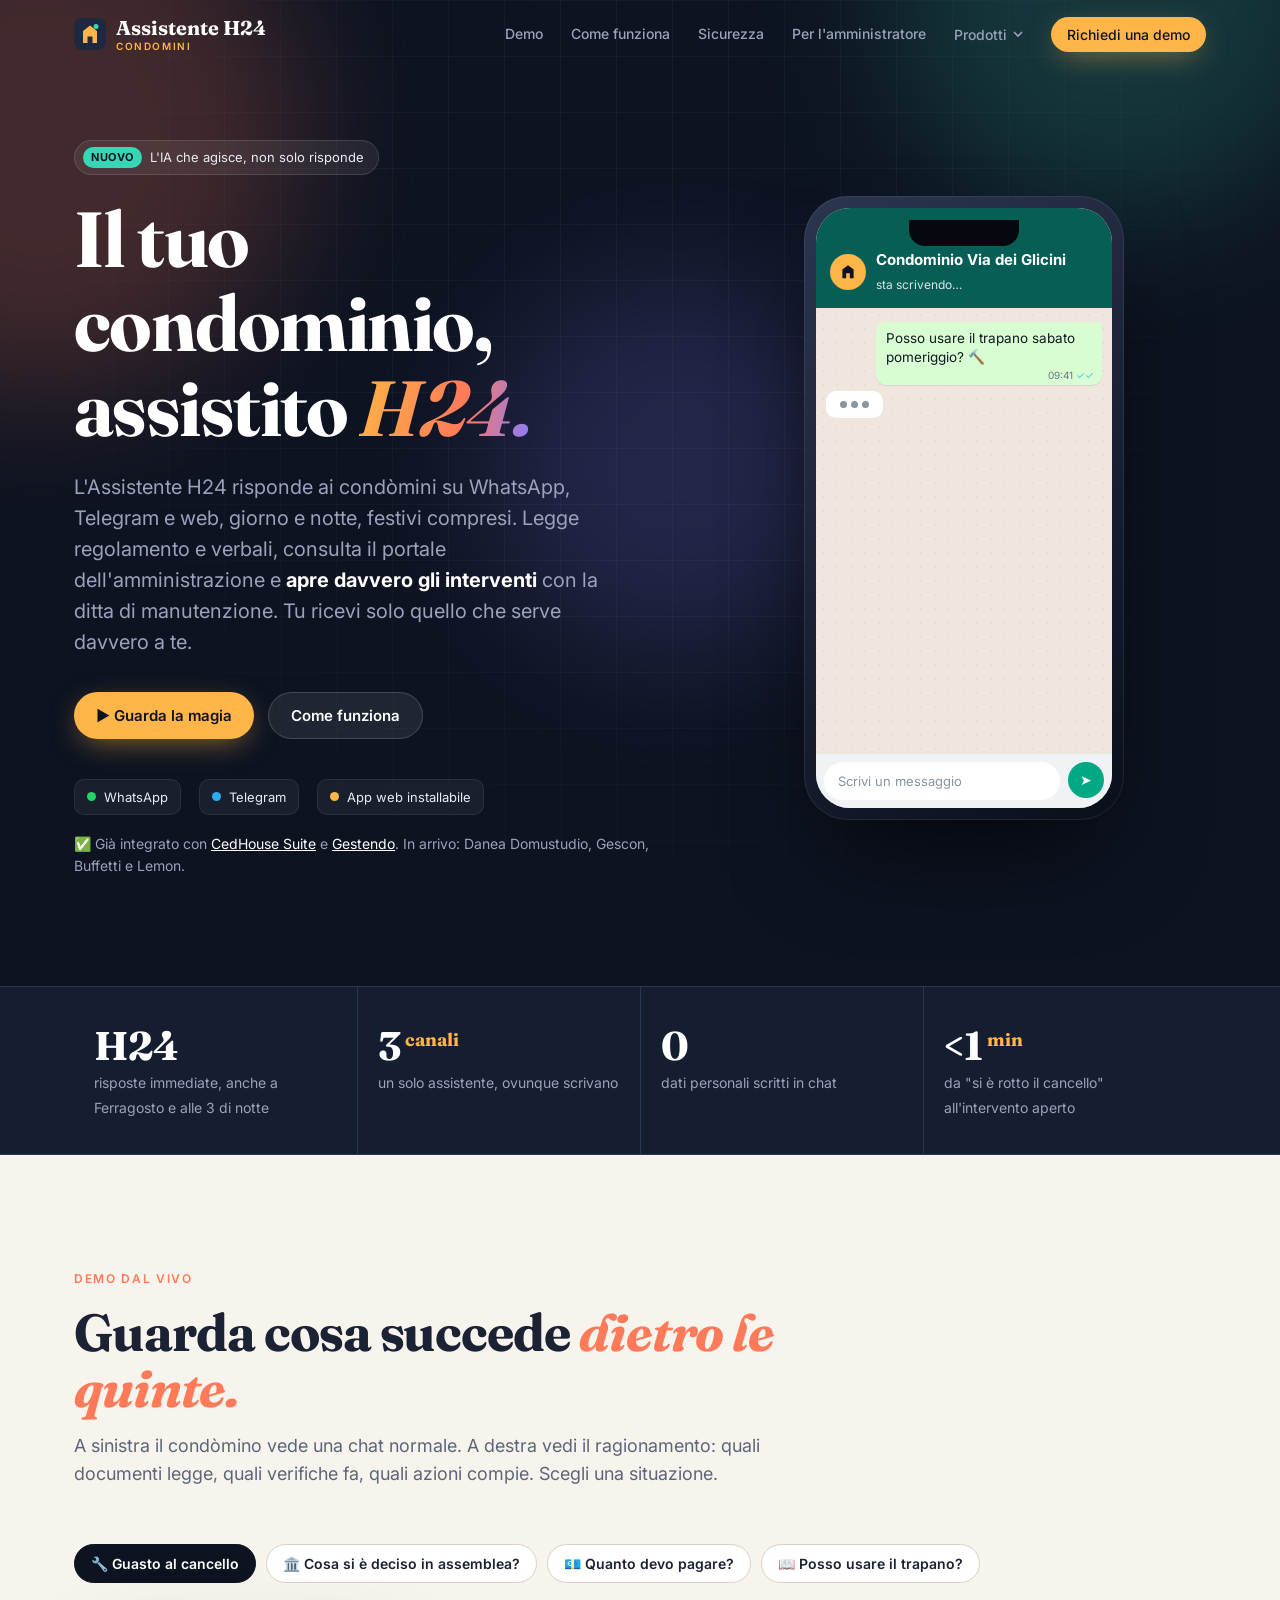
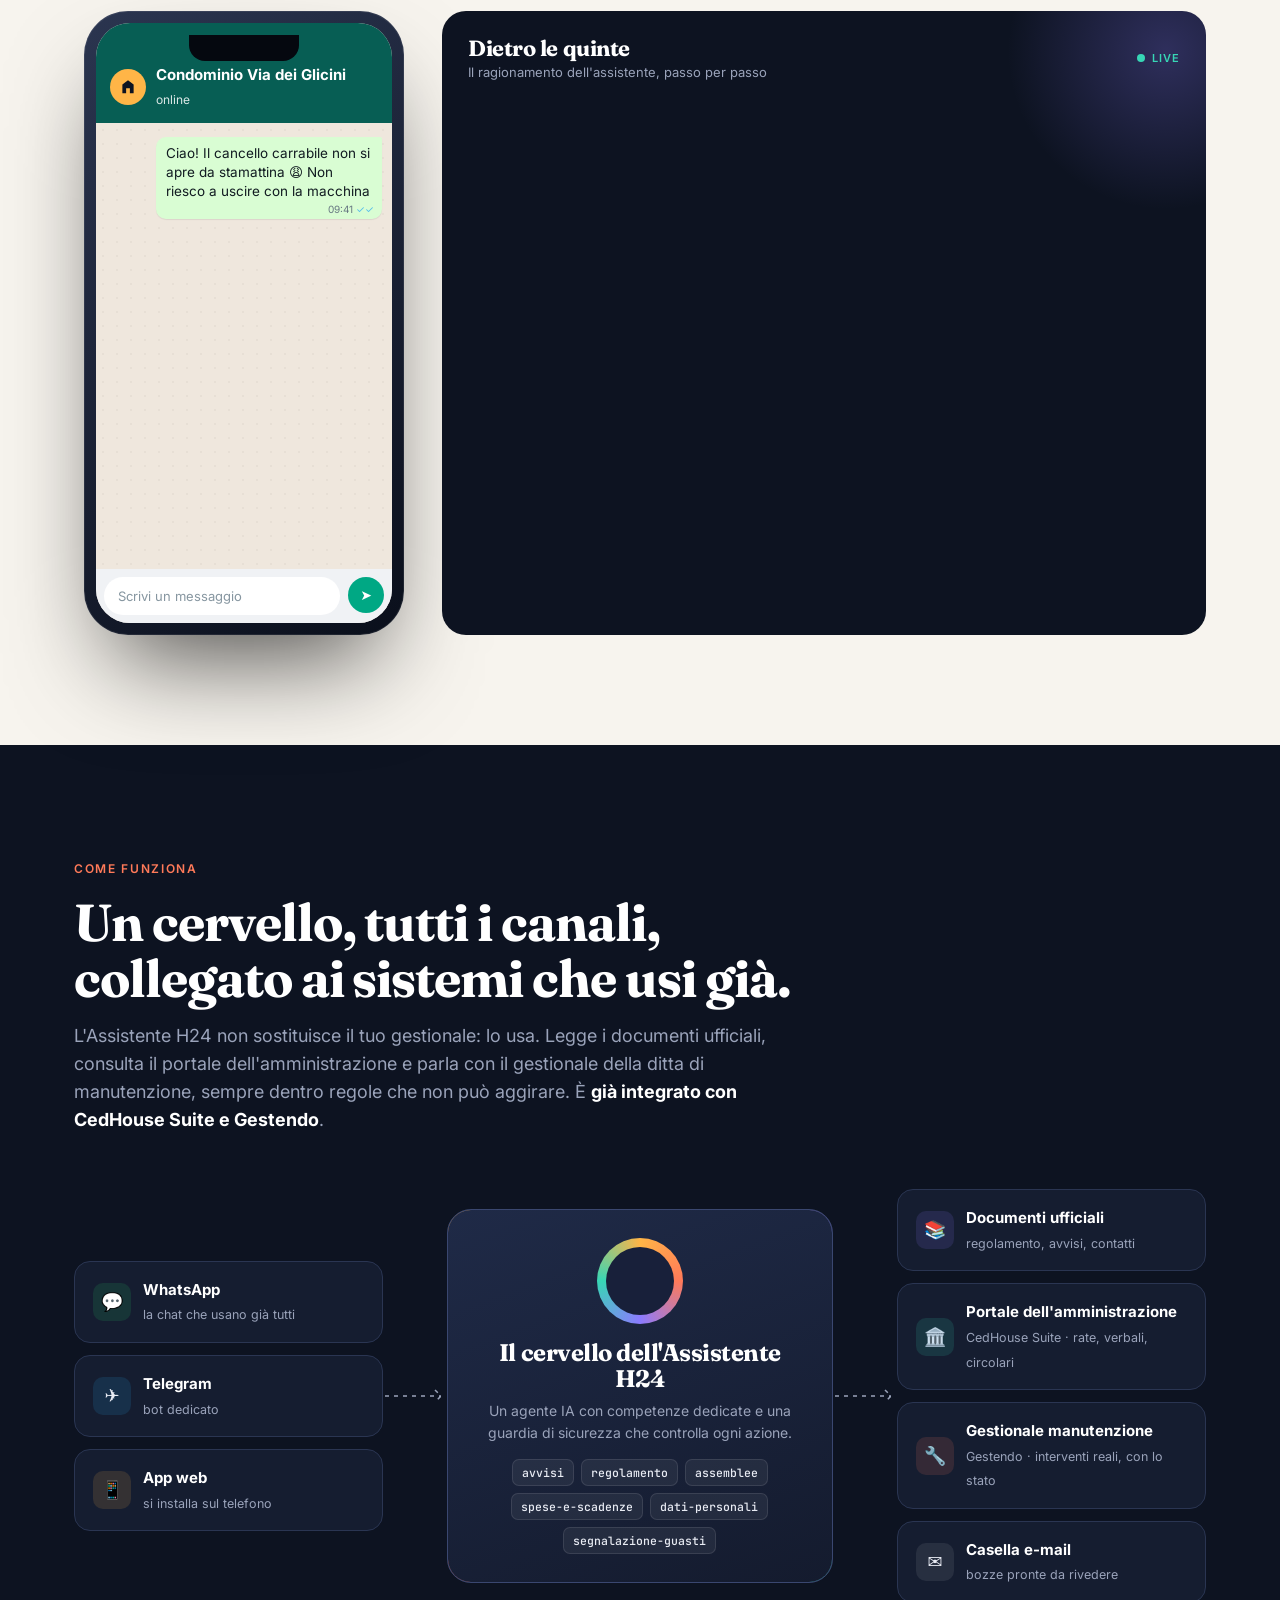
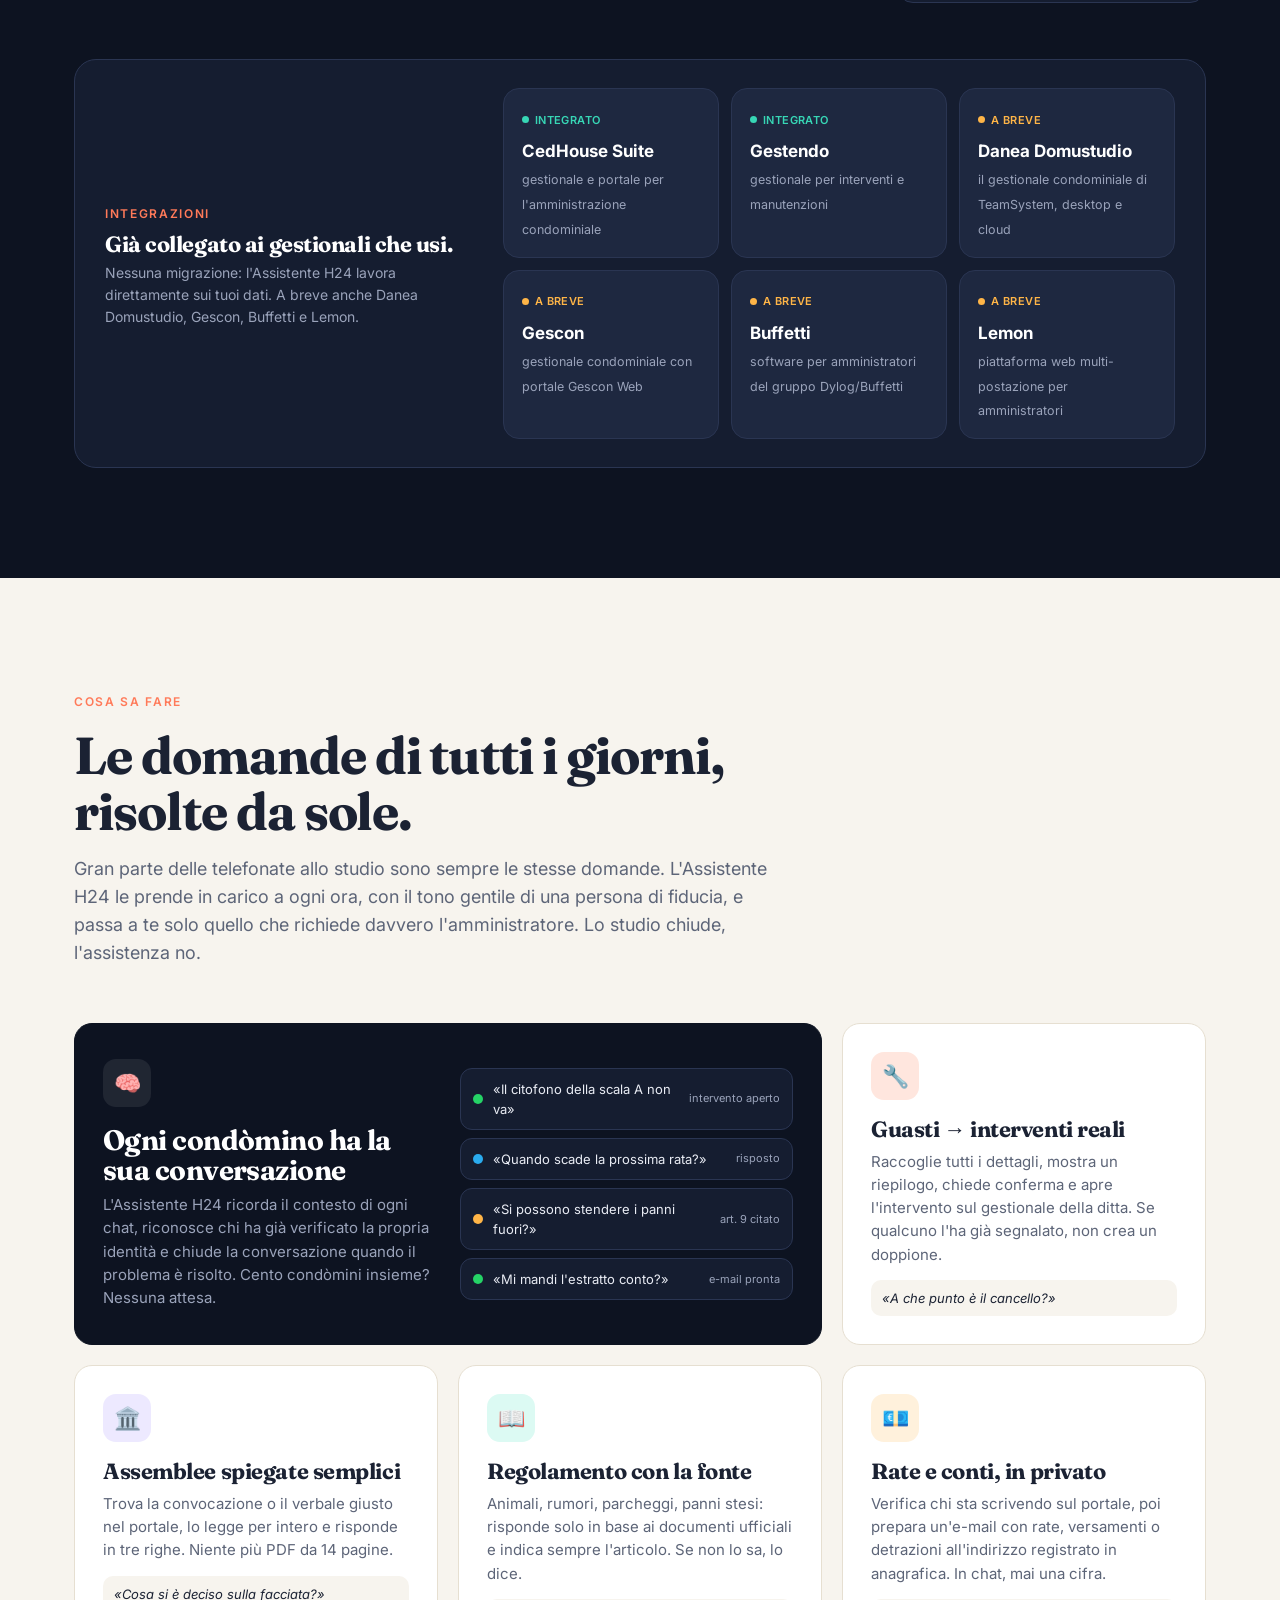
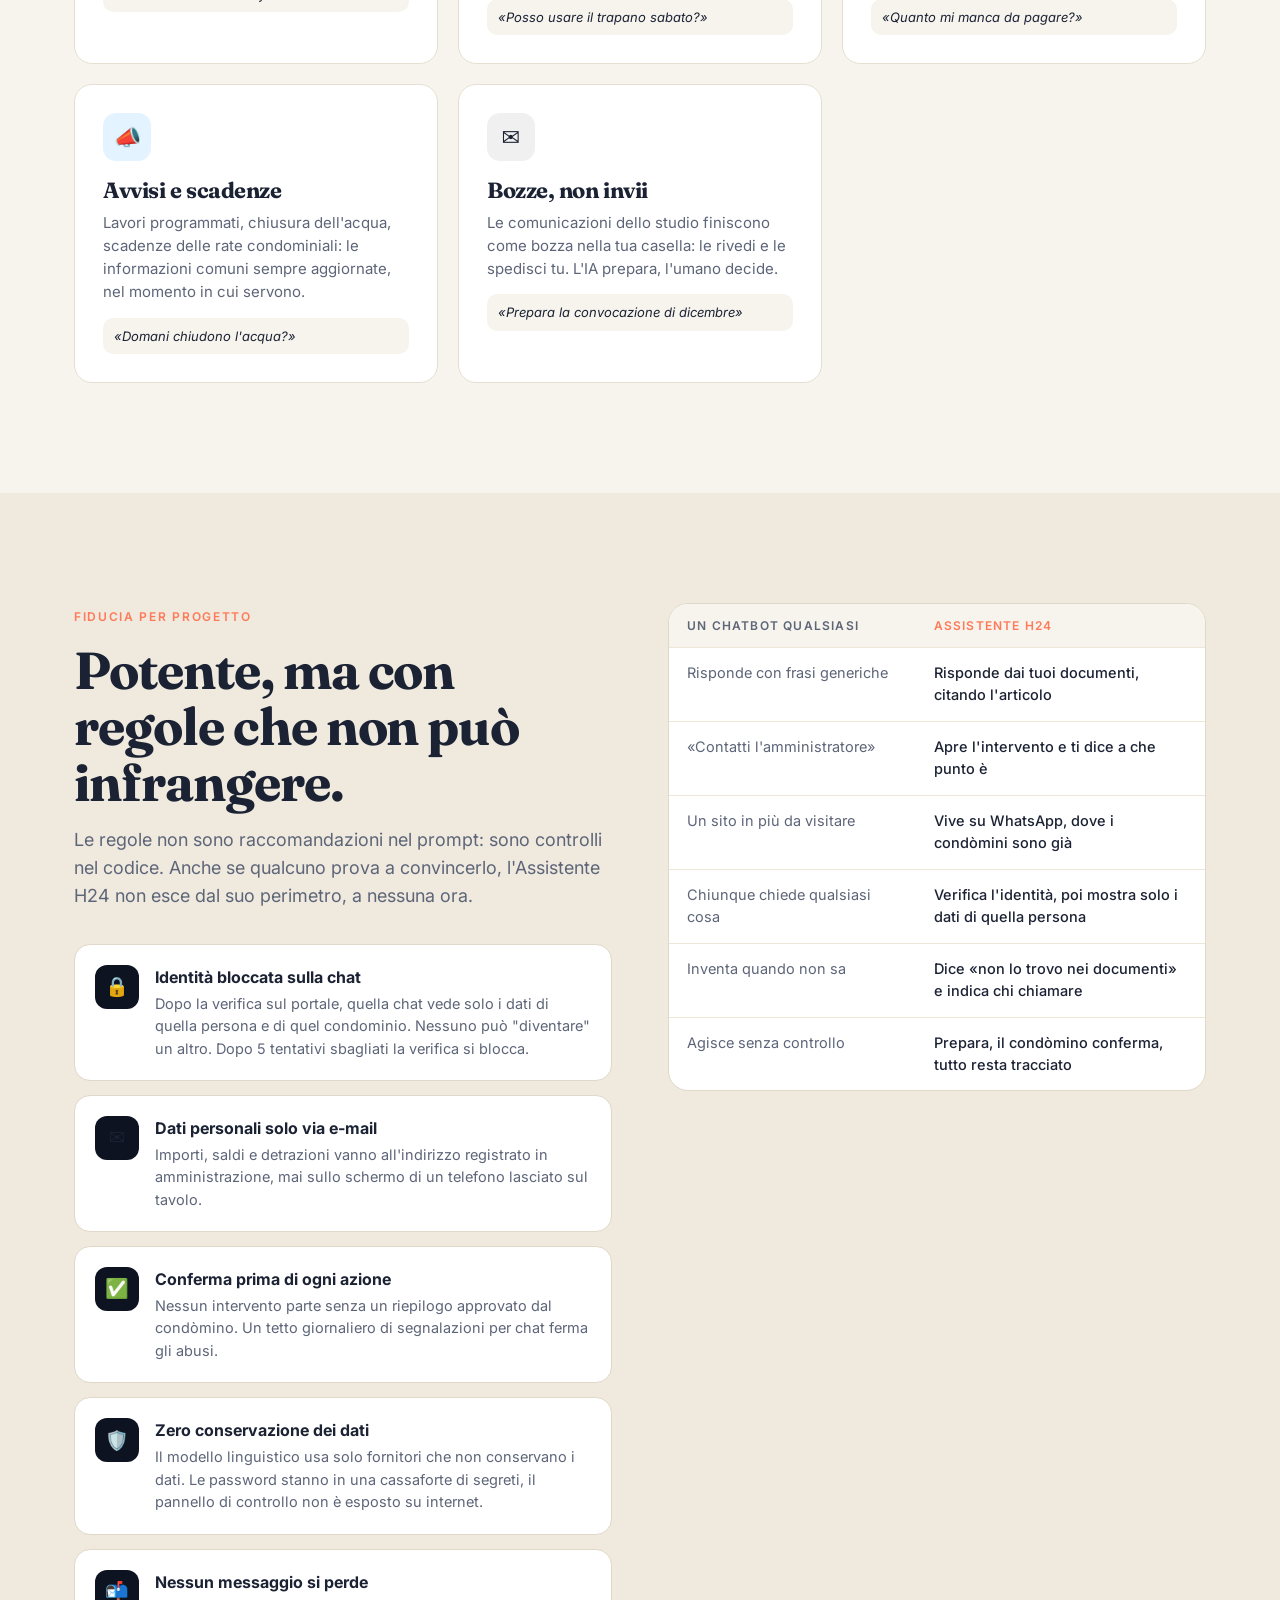
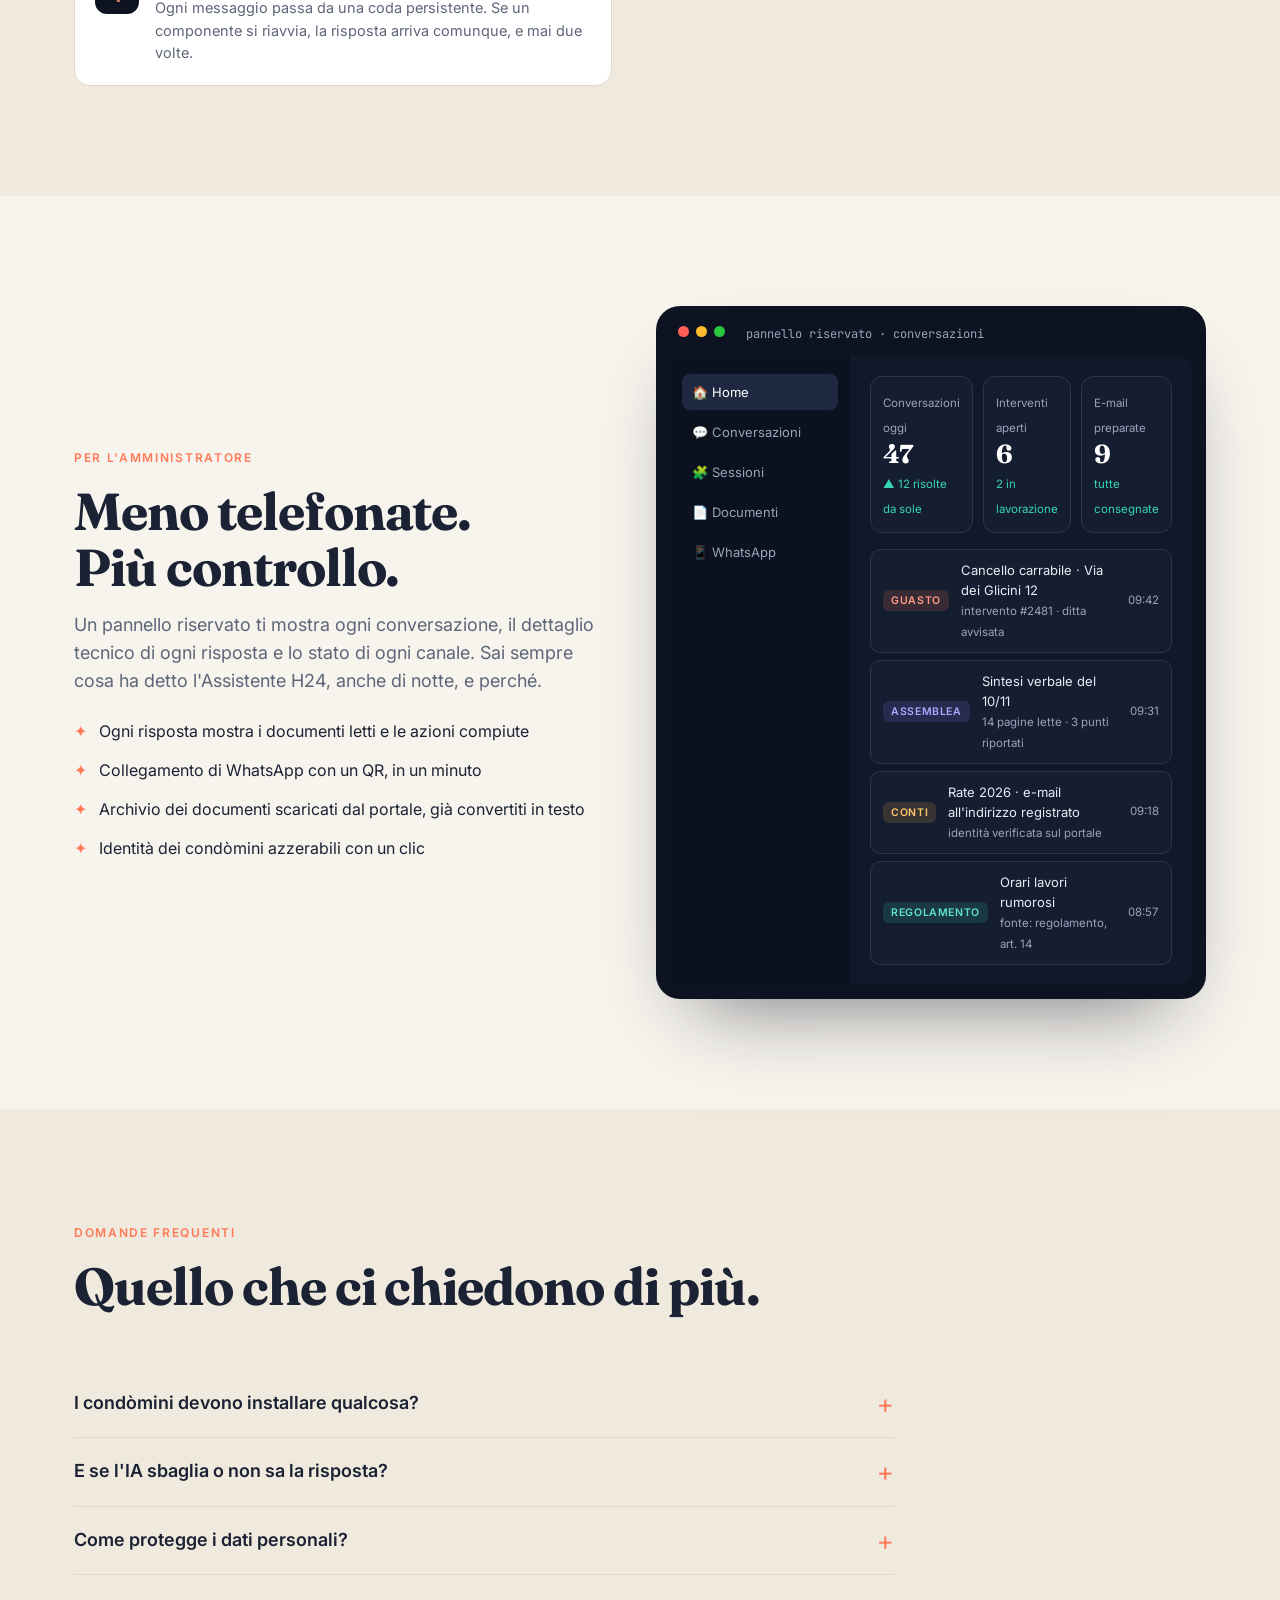
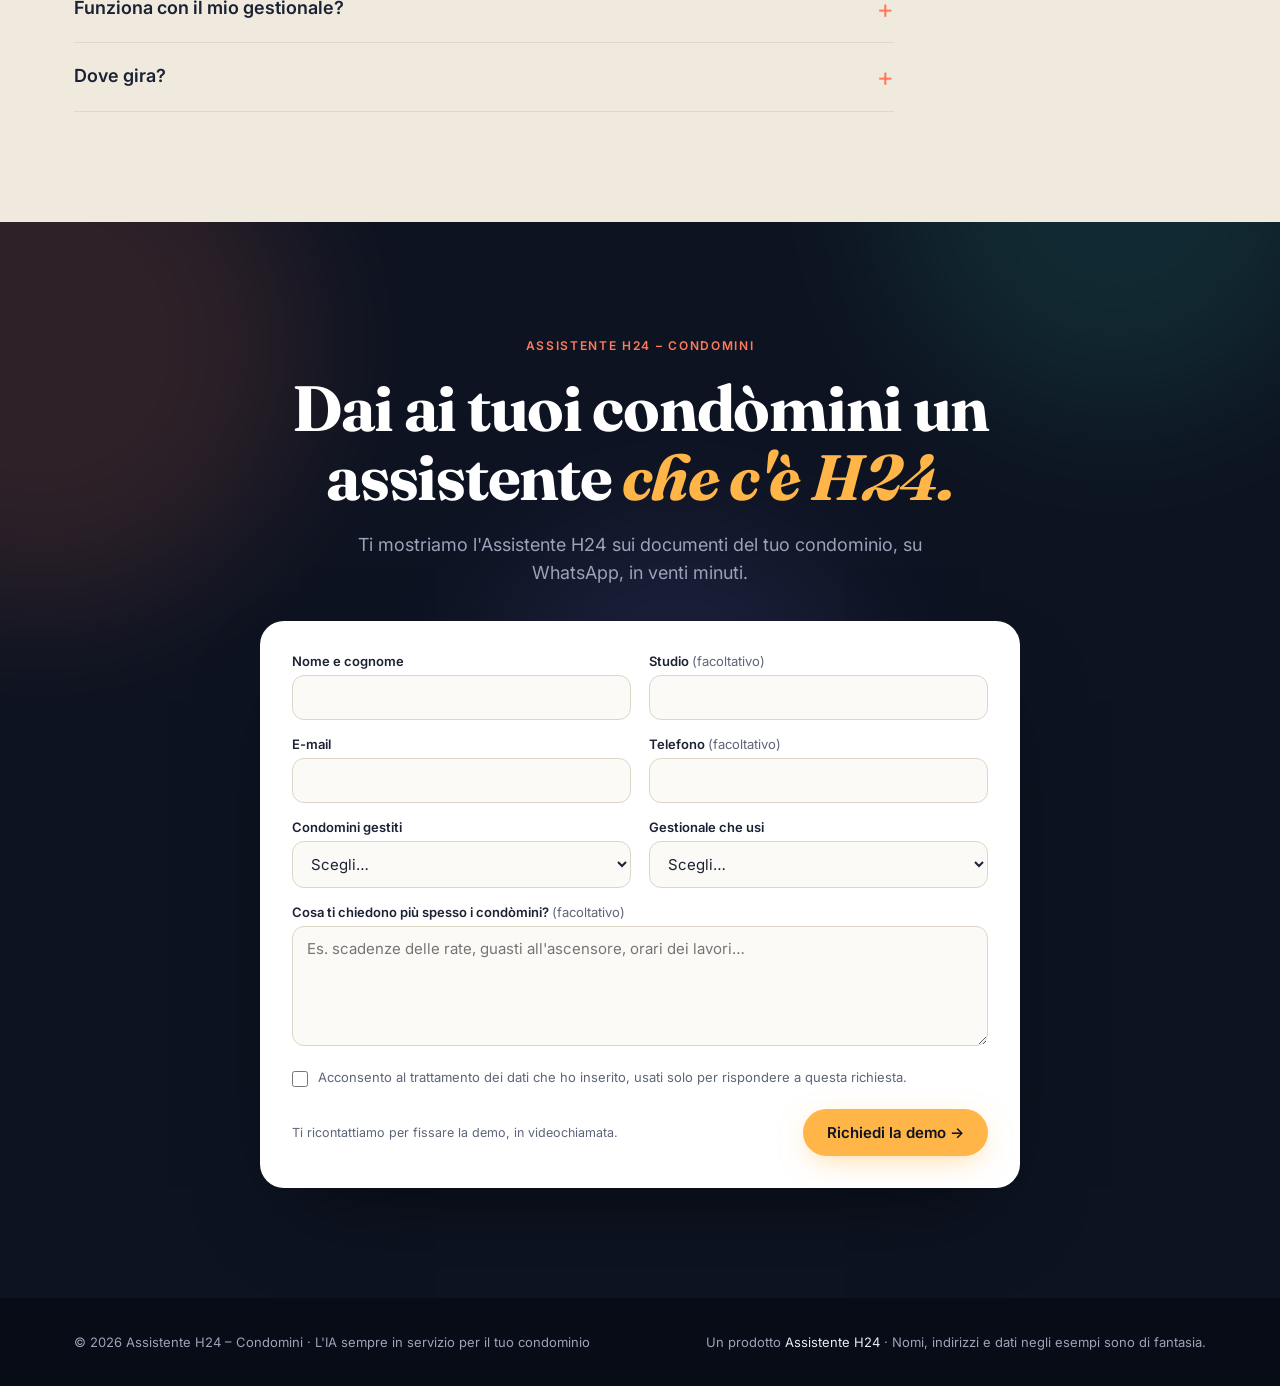
==== commit e25ba75a: "Nuovo prodotto: Assistente H24 – Segnalazioni (in arrivo) - Pagina /segnalazioni/: dalla segnalazion" ====
--- a/condomini/index.html
+++ b/condomini/index.html
@@ -314,8 +314,8 @@
         <div class="dd-panel" id="dd-prodotti">
           <div class="dd-title">Prodotti Assistente H24</div>
           <a class="dd-item" href="./"><span class="di">🏢</span><span><b>Condomini <span class="tag">Disponibile</span></b><small>Stai guardando questo prodotto</small></span></a>
+          <a class="dd-item" href="../segnalazioni/" data-feature="segnalazioni"><span class="di">🛠️</span><span><b>Segnalazioni <span class="tag soon">In arrivo</span></b><small>Interventi e squadre, con l'AI che suggerisce cosa fare</small></span></a>
           <div class="dd-item soon"><span class="di">📁</span><span><b>Studi professionali <span class="tag">In arrivo</span></b><small>Scadenze, documenti e domande dei clienti</small></span></div>
-          <div class="dd-item soon"><span class="di">🛠️</span><span><b>Assistenza tecnica <span class="tag">In arrivo</span></b><small>Richieste, interventi e ricambi</small></span></div>
           <div data-feature="mcp">
             <div class="dd-title dd-sep">Connettori MCP</div>
             <a class="dd-item" href="../mcp/#cedhouse"><span class="di">🔌</span><span><b>MCP per CedHouse Suite <span class="tag soon">In arrivo</span></b><small>Rate, documenti e regolamento nel tuo assistente AI</small></span></a>
